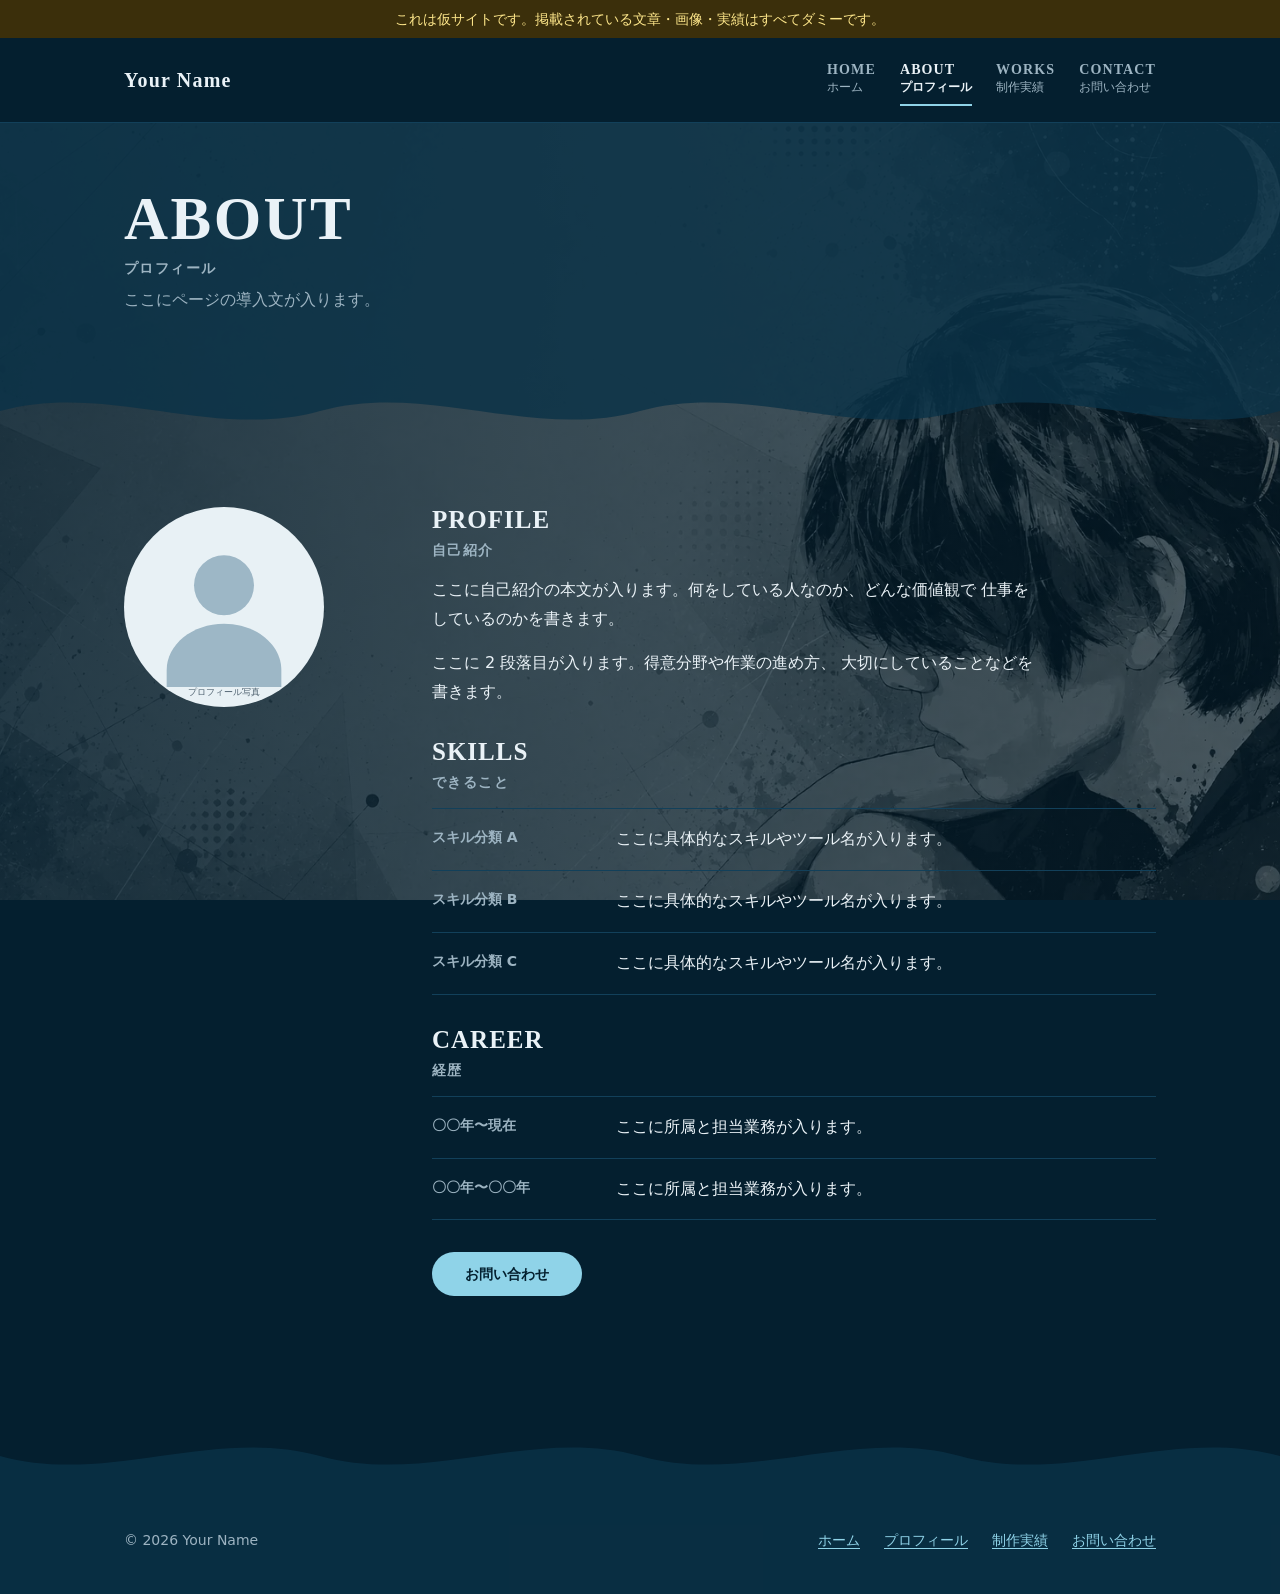
==== about.html @ 8f925334 "ポートフォリオ仮実装一式を追加 素の HTML/CSS/JS のみ・file:// で動作する 4 ページ構成 (index / about / works / contact)。ルールは CLAUD" ====
<!DOCTYPE html>
<html lang="ja">
<head>
  <meta charset="UTF-8">
  <meta name="viewport" content="width=device-width, initial-scale=1">
  <meta name="color-scheme" content="dark">
  <title>プロフィール | 仮サイト</title>
  <meta name="description" content="ここにプロフィールページの説明文が入ります。">
  <link rel="stylesheet" href="assets/css/style.css">
</head>
<body>
  <a class="skip-link" href="#main">本文へスキップ</a>

  <!-- 本公開時にこの draft-banner ごと削除する -->
  <p class="draft-banner">これは仮サイトです。掲載されている文章・画像・実績はすべてダミーです。</p>

  <header class="site-header">
    <div class="wrap site-header__inner">
      <a class="site-logo" href="index.html">
        <!-- TODO:copy 名前またはロゴに差し替え -->
        Your Name
      </a>
      <nav class="site-nav" aria-label="メインナビゲーション">
        <ul class="site-nav__list">
          <li>
            <a class="site-nav__link" href="index.html">
              <span class="site-nav__link-en">HOME</span>
              <span class="site-nav__link-ja">ホーム</span>
            </a>
          </li>
          <li>
            <a class="site-nav__link" href="about.html" aria-current="page">
              <span class="site-nav__link-en">ABOUT</span>
              <span class="site-nav__link-ja">プロフィール</span>
            </a>
          </li>
          <li>
            <a class="site-nav__link" href="works.html">
              <span class="site-nav__link-en">WORKS</span>
              <span class="site-nav__link-ja">制作実績</span>
            </a>
          </li>
          <li>
            <a class="site-nav__link" href="contact.html">
              <span class="site-nav__link-en">CONTACT</span>
              <span class="site-nav__link-ja">お問い合わせ</span>
            </a>
          </li>
        </ul>
      </nav>
    </div>
  </header>

  <main id="main">
    <section class="section section--lead section--surface">
      <div class="wrap">
        <h1 class="section-title">
          <span class="section-title__en">ABOUT</span>
          <span class="section-title__ja">プロフィール</span>
        </h1>
        <p class="section__desc measure">ここにページの導入文が入ります。</p>
      </div>
    </section>

    <div class="wave wave--flip" aria-hidden="true">
      <svg class="wave__svg" viewBox="0 0 2880 60" preserveAspectRatio="none" focusable="false">
        <path d="M0,30 C240,58 480,2 720,30 C960,58 1200,2 1440,30 C1680,58 1920,2 2160,30 C2400,58 2640,2 2880,30 L2880,60 L0,60 Z"/>
      </svg>
    </div>

    <section class="section">
      <div class="wrap layout--sidebar">
        <div class="page-about__aside" data-reveal>
          <img class="profile__photo" src="assets/img/profile-placeholder.svg"
               alt="プロフィール写真（プレースホルダ）" width="600" height="600">
        </div>

        <div>
          <!-- TODO:copy 自己紹介本文を差し替え -->
          <div class="flow measure" data-reveal>
            <h2 class="section-title section-title--sm">
              <span class="section-title__en">PROFILE</span>
              <span class="section-title__ja">自己紹介</span>
            </h2>
            <p>
              ここに自己紹介の本文が入ります。何をしている人なのか、どんな価値観で
              仕事をしているのかを書きます。
            </p>
            <p>
              ここに 2 段落目が入ります。得意分野や作業の進め方、
              大切にしていることなどを書きます。
            </p>
          </div>

          <div class="flow mt-5" data-reveal>
            <h2 class="section-title section-title--sm">
              <span class="section-title__en">SKILLS</span>
              <span class="section-title__ja">できること</span>
            </h2>
            <!-- TODO:copy スキル項目を実際の内容に差し替え -->
            <dl class="def-list">
              <div class="def-list__row">
                <dt class="def-list__term">スキル分類 A</dt>
                <dd class="def-list__desc">ここに具体的なスキルやツール名が入ります。</dd>
              </div>
              <div class="def-list__row">
                <dt class="def-list__term">スキル分類 B</dt>
                <dd class="def-list__desc">ここに具体的なスキルやツール名が入ります。</dd>
              </div>
              <div class="def-list__row">
                <dt class="def-list__term">スキル分類 C</dt>
                <dd class="def-list__desc">ここに具体的なスキルやツール名が入ります。</dd>
              </div>
            </dl>
          </div>

          <div class="flow mt-5" data-reveal>
            <h2 class="section-title section-title--sm">
              <span class="section-title__en">CAREER</span>
              <span class="section-title__ja">経歴</span>
            </h2>
            <!-- TODO:copy 経歴を実際の内容に差し替え。架空の社名・学歴を書かないこと -->
            <dl class="def-list">
              <div class="def-list__row">
                <dt class="def-list__term">〇〇年〜現在</dt>
                <dd class="def-list__desc">ここに所属と担当業務が入ります。</dd>
              </div>
              <div class="def-list__row">
                <dt class="def-list__term">〇〇年〜〇〇年</dt>
                <dd class="def-list__desc">ここに所属と担当業務が入ります。</dd>
              </div>
            </dl>
          </div>

          <p class="mt-5">
            <a class="btn btn--primary" href="contact.html">お問い合わせ</a>
          </p>
        </div>
      </div>
    </section>
  </main>

  <div class="wave wave--footer" aria-hidden="true">
    <svg class="wave__svg" viewBox="0 0 2880 60" preserveAspectRatio="none" focusable="false">
      <path d="M0,30 C240,58 480,2 720,30 C960,58 1200,2 1440,30 C1680,58 1920,2 2160,30 C2400,58 2640,2 2880,30 L2880,60 L0,60 Z"/>
    </svg>
  </div>

  <footer class="site-footer">
    <div class="wrap site-footer__inner">
      <p>&copy; <span data-year>2026</span> Your Name</p>
      <nav class="site-footer__nav" aria-label="フッターナビゲーション">
        <a href="index.html">ホーム</a>
        <a href="about.html">プロフィール</a>
        <a href="works.html">制作実績</a>
        <a href="contact.html">お問い合わせ</a>
      </nav>
    </div>
  </footer>

  <script src="assets/js/data.js"></script>
  <script src="assets/js/main.js"></script>
</body>
</html>
---- assets/css/style.css ----
/* ============================================
   Tokens
   ============================================ */

/* ダークファースト。各値の根拠は DESIGN.md（配色=2章 / 書体=3章 / モーション=6章） */
:root {
  color-scheme: dark;

  /* Color — 60-30-10（60=夜の海キャンバス / 30=藍鉄サーフェス / 10=月白アクセント）。
     accent-2 は非テキスト UI 限定 */
  --c-bg: #041f2f;           /* 濃藍 */
  --c-surface: #0b3348;      /* 藍鉄 */
  --c-text: #eaf2f7;         /* 月白 */
  --c-text-muted: #9db4c2;   /* 湊鼠 */
  --c-accent: #8fd3e8;       /* 白群 */
  --c-accent-hover: #b3e2f0;
  --c-accent-text: #04202f;
  --c-accent-2: #93a7ec;     /* 紅掛空色 */
  --c-border: #12405a;
  --c-on-media: #ffffff;
  --c-overlay: rgba(4, 31, 47, 0.65);   /* 0.65 未満にしない（動画白フレーム上の白文字 5.4:1） */
  /* 背景アート用ベール。veil-l=紙質感(明部)側=濃く沈める / veil-r=夜と月の側=薄く滲ませる。
     0.85 未満にすると veil-l 上の muted が 4.5:1 を割る（DESIGN.md 2章の実測表） */
  --c-veil-l: rgba(4, 31, 47, 0.85);
  --c-veil-r: rgba(4, 31, 47, 0.65);
  /* --c-surface の半透明版。section--surface / wave__svg fill / site-footer で必ず共用（継ぎ目防止） */
  --c-surface-veil: rgba(11, 51, 72, 0.8);

  /* Space（4px 基準スケール。近接バンド規則は DESIGN.md 4章） */
  --sp-1: 0.25rem;
  --sp-2: 0.5rem;
  --sp-3: 1rem;
  --sp-4: 1.5rem;
  --sp-5: 2rem;
  --sp-6: 3rem;
  --sp-7: 4rem;

  /* Type — モジュラースケール r=1.25。例外には理由コメント必須 */
  --font-base: system-ui, -apple-system, "Segoe UI", "Hiragino Sans",
               "Noto Sans JP", sans-serif;
  --font-display-en: Georgia, "Iowan Old Style", "Times New Roman", serif;
  --font-display-ja: "Hiragino Mincho ProN", "Yu Mincho", YuMincho, serif;
  --fs-xs: 0.75rem;      /* 12px 和文可読下限（スケール外・意図的） */
  --fs-sm: 0.875rem;     /* 14px = base ÷ √1.25 のハーフステップ */
  --fs-base: 1rem;
  --fs-lg: 1.25rem;      /* r¹ */
  --fs-xl: 1.5625rem;    /* r² = 25px。明朝を使ってよい最小サイズ */
  --fs-2xl: 2.4414rem;   /* r⁴ */
  --fs-3xl: clamp(2.4414rem, 7vw, 3.8147rem);   /* r⁴〜r⁶ */

  /* Radius（触れるものは丸く、読むものは鋭く） */
  --radius-xs: 2px;
  --radius: 12px;
  --radius-lg: 16px;
  --radius-xl: 32px;
  --radius-pill: 999px;

  /* Shadow */
  --shadow-soft: 0 8px 24px rgba(0, 0, 0, 0.35);
  --shadow-lift: 0 16px 32px rgba(0, 0, 0, 0.45);

  /* Motion（幽玄=静かな減速。直値 duration/easing を書かない） */
  --dur-fast: 0.2s;      /* 色・ボーダーのマイクロ変化 */
  --dur-base: 0.3s;      /* カードの持ち上がり等の小移動 */
  --dur-slow: 0.45s;     /* メディアのズーム */
  --dur-enter: 0.6s;     /* reveal の入場 */
  --dur-ambient: 20s;    /* 波の漂い */
  --ease-out: cubic-bezier(0.33, 1, 0.68, 1);
  --ease-drift: linear;

  /* Interaction（Fitts: 最小タップターゲット） */
  --tap-min: 44px;

  /* Other */
  --measure: 38em;   /* 和文 38 字。68ch(欧文基準) からの単位の正直化 */
  --wrap: 1080px;
}

/* ライトモードの上書きは置かない（単一ダークテーマにコミット。DESIGN.md 2章）。
   OS のライト設定でも夜の海のまま表示される */

/* ============================================
   Reset
   ============================================ */

*,
*::before,
*::after {
  box-sizing: border-box;
}

body,
h1,
h2,
h3,
h4,
p,
figure,
dl,
dd,
ul,
ol {
  margin: 0;
}

ul[class],
ol[class] {
  padding: 0;
  list-style: none;
}

img,
svg {
  display: block;
  max-width: 100%;
  height: auto;
}

button {
  font: inherit;
  color: inherit;
}

/* ============================================
   Base
   ============================================ */

html {
  -webkit-text-size-adjust: 100%;
  scroll-behavior: smooth;
}

@media (prefers-reduced-motion: reduce) {
  html {
    scroll-behavior: auto;
  }

  *,
  *::before,
  *::after {
    animation-duration: 0.01ms !important;
    animation-iteration-count: 1 !important;
    transition-duration: 0.01ms !important;
  }
}

body {
  margin: 0;
  background-color: var(--c-bg);
  color: var(--c-text);
  font-family: var(--font-base);
  font-size: var(--fs-base);
  line-height: 1.8;
}

h1,
h2,
h3 {
  line-height: 1.35;
  font-weight: 700;
}

h1 {
  font-size: var(--fs-2xl);
  letter-spacing: -0.02em;
}

h2 {
  font-size: var(--fs-xl);
}

h3 {
  font-size: var(--fs-lg);
}

a {
  color: var(--c-accent);
  text-underline-offset: 0.2em;
}

a:hover {
  color: var(--c-accent-hover);
}

::selection {
  background-color: var(--c-accent-2);
  color: var(--c-bg);
}

:focus-visible {
  outline: 2px solid var(--c-accent);
  outline-offset: 3px;
  border-radius: 2px;
}

/* 固定背景アート。キャンバス(--c-bg 伝播)より上・全コンテンツより下。
   前提: html に background を書かない（伝播が止まり body 背景がこれを覆う）。
   body に transform / filter / contain を書かない（fixed の基準が壊れる）。
   muted テキストを素の背景に直接置くのは左〜中央のみ（右 1/3 は画像の暗部）。 */
body::before {
  content: "";
  position: fixed;
  inset: 0;
  z-index: -1;
  background-image: linear-gradient(to right, var(--c-veil-l), var(--c-veil-r)),
                    url("../img/bg-yugen.webp");
  background-position: center;
  background-size: cover;
  background-repeat: no-repeat;
}

/* ============================================
   Layout
   ============================================ */

.wrap {
  width: 100%;
  max-width: var(--wrap);
  margin-inline: auto;
  padding-inline: var(--sp-3);
}

.section {
  padding-block: var(--sp-6);
}

.section--lead {
  padding-block: var(--sp-7) var(--sp-6);
}

.section--surface {
  background-color: var(--c-surface-veil);
}

.section__head {
  margin-bottom: var(--sp-5);
}

.section__desc {
  margin-top: var(--sp-2);
  color: var(--c-text-muted);
}

.grid {
  display: grid;
  gap: var(--sp-4);
}

.flow > * + * {
  margin-top: var(--sp-3);
}

@media (min-width: 600px) {
  .wrap {
    padding-inline: var(--sp-4);
  }

  .section {
    padding-block: var(--sp-7);
  }

  .grid--2 {
    grid-template-columns: repeat(2, 1fr);
  }
}

@media (min-width: 1024px) {
  .grid--3 {
    grid-template-columns: repeat(3, 1fr);
  }

  .layout--sidebar {
    display: grid;
    grid-template-columns: 260px 1fr;
    gap: var(--sp-6);
    align-items: start;
  }
}

/* ============================================
   Components
   ============================================ */

/* --- Skip link --- */
.skip-link {
  position: absolute;
  left: var(--sp-3);
  top: var(--sp-3);
  z-index: 10;
  padding: var(--sp-2) var(--sp-3);
  background-color: var(--c-accent);
  color: var(--c-accent-text);
  border-radius: var(--radius);
  transform: translateY(-200%);
}

.skip-link:focus {
  transform: translateY(0);
  color: var(--c-accent-text);
}

/* --- Draft banner（本公開時にこのブロックごと削除する。
       あえてブランド外のアンバー = 警告として機能させる） --- */
.draft-banner {
  padding: var(--sp-2) var(--sp-3);
  background-color: #3b2f0b;
  color: #fde68a;
  font-size: var(--fs-sm);
  text-align: center;
  line-height: 1.6;
}

/* --- Header --- */
.site-header {
  border-bottom: 1px solid var(--c-border);
  background-color: var(--c-bg);
}

.site-header__inner {
  display: flex;
  flex-wrap: wrap;
  align-items: center;
  justify-content: space-between;
  gap: var(--sp-2) var(--sp-4);
  padding-block: var(--sp-3);
}

.site-logo {
  color: var(--c-text);
  font-family: var(--font-display-en);
  font-size: var(--fs-lg);
  font-weight: 700;
  letter-spacing: 0.06em;
  text-decoration: none;
}

.site-nav__list {
  display: flex;
  flex-wrap: wrap;
  gap: var(--sp-1) var(--sp-4);
}

.site-nav__link {
  display: inline-block;
  padding-block: var(--sp-2);   /* Fitts: リンク全高 ≈48px */
  border-bottom: 2px solid transparent;
  color: var(--c-text-muted);
  font-size: var(--fs-sm);
  text-decoration: none;
}

.site-nav__link-en {
  display: block;
  font-family: var(--font-display-en);
  font-weight: 700;
  letter-spacing: 0.08em;
  line-height: 1.2;
}

.site-nav__link-ja {
  display: block;
  font-size: var(--fs-xs);
  line-height: 1.4;
}

.site-nav__link:hover {
  color: var(--c-text);
}

.site-nav__link[aria-current="page"] {
  border-bottom-color: var(--c-accent);
  color: var(--c-text);
  font-weight: 700;
}

/* --- Hero --- */
.hero {
  position: relative;
  overflow: hidden;
  padding-block: var(--sp-7);
}

.hero--video {
  /* 動画が出ない環境（reduced-motion・読込失敗）でも白文字が成立する地色。
     面にアクセントを塗らない規則により surface（DESIGN.md 2章） */
  display: flex;
  align-items: center;
  min-height: calc(100vh / 1.414);   /* 白銀比 1:√2（DESIGN.md 4章） */
  background-color: var(--c-surface);
  color: var(--c-on-media);
}

.hero__video {
  position: absolute;
  inset: 0;
  z-index: 0;
  width: 100%;
  height: 100%;
  object-fit: cover;
}

@media (prefers-reduced-motion: reduce) {
  .hero__video {
    display: none;
  }
}

.hero--video::after {
  content: "";
  position: absolute;
  inset: 0;
  z-index: 1;
  background-color: var(--c-overlay);
}

.hero__content {
  position: relative;
  z-index: 2;
}

.hero__eyebrow {
  margin-bottom: var(--sp-3);
  color: var(--c-text-muted);
  font-family: var(--font-display-en);
  font-size: var(--fs-sm);
  font-weight: 700;
  letter-spacing: 0.2em;
}

.hero--video .hero__eyebrow,
.hero--video .hero__lead {
  color: var(--c-on-media);
}

.hero--video .btn--ghost {
  border-color: var(--c-on-media);
  color: var(--c-on-media);
}

.hero--video .btn--ghost:hover {
  border-color: var(--c-accent-2);
  color: var(--c-on-media);
}

.hero--video :focus-visible {
  outline-color: var(--c-on-media);
}

.hero__title {
  max-width: 20ch;
  /* 明朝は 600・--fs-xl 以上のみ（DESIGN.md 3章）。ここは --fs-2xl なので可 */
  font-family: var(--font-display-ja);
  font-weight: 600;
  font-feature-settings: "palt" 1;
  letter-spacing: 0.02em;
  line-height: 1.4;
}

.hero__lead {
  max-width: var(--measure);
  margin-top: var(--sp-4);
  color: var(--c-text-muted);
  font-size: var(--fs-lg);
}

.hero__actions {
  display: flex;
  flex-wrap: wrap;
  gap: var(--sp-3);
  margin-top: var(--sp-5);
}

/* --- Button --- */
.btn {
  display: inline-flex;
  align-items: center;
  justify-content: center;
  min-height: var(--tap-min);   /* Fitts（DESIGN.md 5章） */
  padding: var(--sp-2) var(--sp-5);
  border: 1px solid transparent;
  border-radius: var(--radius-pill);
  font-size: var(--fs-sm);
  font-weight: 700;
  text-decoration: none;
  cursor: pointer;
  transition: transform var(--dur-fast) var(--ease-out),
              box-shadow var(--dur-fast) var(--ease-out),
              background-color var(--dur-fast) var(--ease-out),
              border-color var(--dur-fast) var(--ease-out),
              color var(--dur-fast) var(--ease-out);
}

.btn:hover {
  transform: translateY(-2px);
  box-shadow: var(--shadow-soft);
}

.btn--primary {
  background-color: var(--c-accent);
  color: var(--c-accent-text);
}

.btn--primary:hover {
  background-color: var(--c-accent-hover);
  color: var(--c-accent-text);
}

.btn--ghost {
  border-color: var(--c-border);
  background-color: transparent;
  color: var(--c-text);
}

.btn--ghost:hover {
  border-color: var(--c-accent);
  color: var(--c-accent);
}

.btn--reverse {
  background-color: var(--c-accent-text);
  color: var(--c-accent);
}

.btn--reverse:hover {
  background-color: var(--c-accent-text);
  color: var(--c-accent-hover);
}

/* --- Work card --- */
.work-card {
  display: flex;
  flex-direction: column;
  overflow: hidden;
  border: 1px solid var(--c-border);
  border-radius: var(--radius-lg);
  background-color: var(--c-surface);   /* 60-30-10 の 30（DESIGN.md 2章） */
  box-shadow: var(--shadow-soft);
  transition: transform var(--dur-base) var(--ease-out),
              box-shadow var(--dur-base) var(--ease-out),
              border-color var(--dur-base) var(--ease-out);
}

.work-card:hover {
  transform: translateY(-4px);
  border-color: var(--c-accent-2);
  box-shadow: var(--shadow-lift);
}

.work-card__media {
  aspect-ratio: 8 / 5;
  border-bottom: 1px solid var(--c-border);
  object-fit: cover;
  width: 100%;
  transition: transform var(--dur-slow) var(--ease-out);
}

.work-card:hover .work-card__media {
  transform: scale(1.03);
}

.work-card__body {
  display: flex;
  flex-direction: column;
  flex-grow: 1;
  gap: var(--sp-2);
  padding: var(--sp-4);
}

.work-card__title {
  font-size: var(--fs-base);
}

.work-card__link {
  color: var(--c-text);
  text-decoration: none;
}

.work-card__link:hover {
  color: var(--c-accent);
  text-decoration: underline;
}

.work-card__desc {
  flex-grow: 1;
  color: var(--c-text-muted);
  font-size: var(--fs-sm);
}

.work-card__meta {
  color: var(--c-text-muted);
  font-size: var(--fs-sm);
}

/* --- Tag --- */
.tag-list {
  display: flex;
  flex-wrap: wrap;
  gap: var(--sp-1) var(--sp-2);
}

.tag {
  padding: 0 var(--sp-2);
  border: 1px solid var(--c-border);
  border-radius: var(--radius-xs);
  background-color: var(--c-surface);
  color: var(--c-text-muted);
  font-size: var(--fs-sm);
  line-height: 1.9;
}

/* --- Filter（main.js が生成。JS 無効時は存在しない）
       見た目は下線型タブ、意味は aria-pressed トグル群（DESIGN.md 5章の判断記録）。
       下線はナビの aria-current と類同で揃える --- */
.filter {
  display: flex;
  flex-wrap: wrap;
  gap: var(--sp-1);
  margin-bottom: var(--sp-5);
  border-bottom: 1px solid var(--c-border);
}

.filter__btn {
  min-height: var(--tap-min);   /* Fitts */
  margin-bottom: -1px;
  padding: var(--sp-2) var(--sp-3);
  border: 0;
  border-bottom: 2px solid transparent;
  background-color: transparent;
  color: var(--c-text-muted);
  font-size: var(--fs-sm);
  cursor: pointer;
  transition: color var(--dur-fast) var(--ease-out),
              border-color var(--dur-fast) var(--ease-out);
}

.filter__btn:hover {
  border-bottom-color: var(--c-accent-2);
  color: var(--c-text);
}

.filter__btn[aria-pressed="true"] {
  border-bottom-color: var(--c-accent);
  color: var(--c-text);
  font-weight: 700;
}

/* --- Profile --- */
.profile__photo {
  width: 200px;
  border-radius: 50%;
}

/* --- Definition list（経歴・スキル） --- */
.def-list__row {
  display: grid;
  gap: var(--sp-1);
  padding-block: var(--sp-3);
  border-top: 1px solid var(--c-border);
}

.def-list__row:last-child {
  border-bottom: 1px solid var(--c-border);
}

.def-list__term {
  color: var(--c-text-muted);
  font-size: var(--fs-sm);
  font-weight: 700;
}

.def-list__desc {
  margin: 0;
}

@media (min-width: 600px) {
  .def-list__row {
    grid-template-columns: 160px 1fr;
    gap: var(--sp-4);
  }
}

/* --- Contact --- */
.contact-list__row {
  display: grid;
  gap: var(--sp-1);
  padding-block: var(--sp-3);
  border-top: 1px solid var(--c-border);
}

.contact-list__row:last-child {
  border-bottom: 1px solid var(--c-border);
}

.contact-list__label {
  color: var(--c-text-muted);
  font-size: var(--fs-sm);
  font-weight: 700;
}

@media (min-width: 600px) {
  .contact-list__row {
    grid-template-columns: 160px 1fr;
    gap: var(--sp-4);
  }
}

/* --- Footer --- */
.site-footer {
  margin-top: 0;
  padding-block: var(--sp-5);
  background-color: var(--c-surface-veil);
  color: var(--c-text-muted);
  font-size: var(--fs-sm);
}

.site-footer__inner {
  display: flex;
  flex-wrap: wrap;
  align-items: center;
  justify-content: space-between;
  gap: var(--sp-3);
}

.site-footer__nav {
  display: flex;
  flex-wrap: wrap;
  gap: var(--sp-1) var(--sp-4);
}

.site-footer__nav a {
  display: inline-block;
  padding-block: var(--sp-2);   /* Fitts */
}

/* --- Section title（EN ラベル + JA サブタイトル） --- */
.section-title__en {
  display: block;
  font-family: var(--font-display-en);
  font-size: var(--fs-3xl);
  font-weight: 700;
  letter-spacing: 0.04em;
  line-height: 1.05;
}

.section-title__ja {
  display: block;
  margin-top: var(--sp-2);
  color: var(--c-text-muted);
  font-size: var(--fs-sm);
  font-weight: 700;
  letter-spacing: 0.1em;
}

.section-title--sm .section-title__en {
  font-size: var(--fs-xl);
}

/* --- Wave（セクション区切りの波。fill はトークン追従） --- */
.wave {
  overflow: hidden;
  line-height: 0;
}

.wave__svg {
  display: block;
  width: 200%;
  height: 48px;   /* 8pt グリッド整合 */
  fill: var(--c-surface-veil);
  animation: wave-drift var(--dur-ambient) var(--ease-drift) infinite;
}

@keyframes wave-drift {
  from {
    transform: translateX(0);
  }

  to {
    transform: translateX(-50%);
  }
}

.wave--flip {
  transform: scaleY(-1);
}

.wave--footer {
  margin-top: var(--sp-7);
}

@media (min-width: 600px) {
  .wave__svg {
    height: 64px;   /* 8pt グリッド整合 */
  }
}

/* ============================================
   Pages
   ============================================ */

/* --- index --- */
.page-index__cta {
  /* 面は 30% のサーフェス。アクセントで面を塗らない（60-30-10、DESIGN.md 2章） */
  padding: var(--sp-6) var(--sp-5);
  border: 1px solid var(--c-border);
  border-radius: var(--radius-xl);
  background-color: var(--c-surface);
  box-shadow: var(--shadow-soft);
  text-align: center;
}

/* --- about --- */
.page-about__aside {
  margin-bottom: var(--sp-5);
}

@media (min-width: 1024px) {
  .page-about__aside {
    margin-bottom: 0;
  }
}

/* ============================================
   Utilities
   ============================================ */

.visually-hidden {
  position: absolute;
  width: 1px;
  height: 1px;
  padding: 0;
  margin: -1px;
  overflow: hidden;
  clip-path: inset(50%);
  white-space: nowrap;
}

.measure {
  max-width: var(--measure);
}

.text-muted {
  color: var(--c-text-muted);
}

.text-center {
  text-align: center;
}

.mt-2 {
  margin-top: var(--sp-2);
}

.mt-3 {
  margin-top: var(--sp-3);
}

.mt-4 {
  margin-top: var(--sp-4);
}

.mt-5 {
  margin-top: var(--sp-5);
}

.is-hidden {
  display: none;
}

/* reveal（main.js が html に data-js-reveal を付けたときだけ発動。
   JS 無効・IntersectionObserver 非対応・reduced-motion では常時表示） */
html[data-js-reveal] [data-reveal] {
  opacity: 0;
  transform: translateY(1rem);
  transition: opacity var(--dur-enter) var(--ease-out),
              transform var(--dur-enter) var(--ease-out);
}

html[data-js-reveal] [data-reveal].is-revealed {
  opacity: 1;
  transform: none;
}
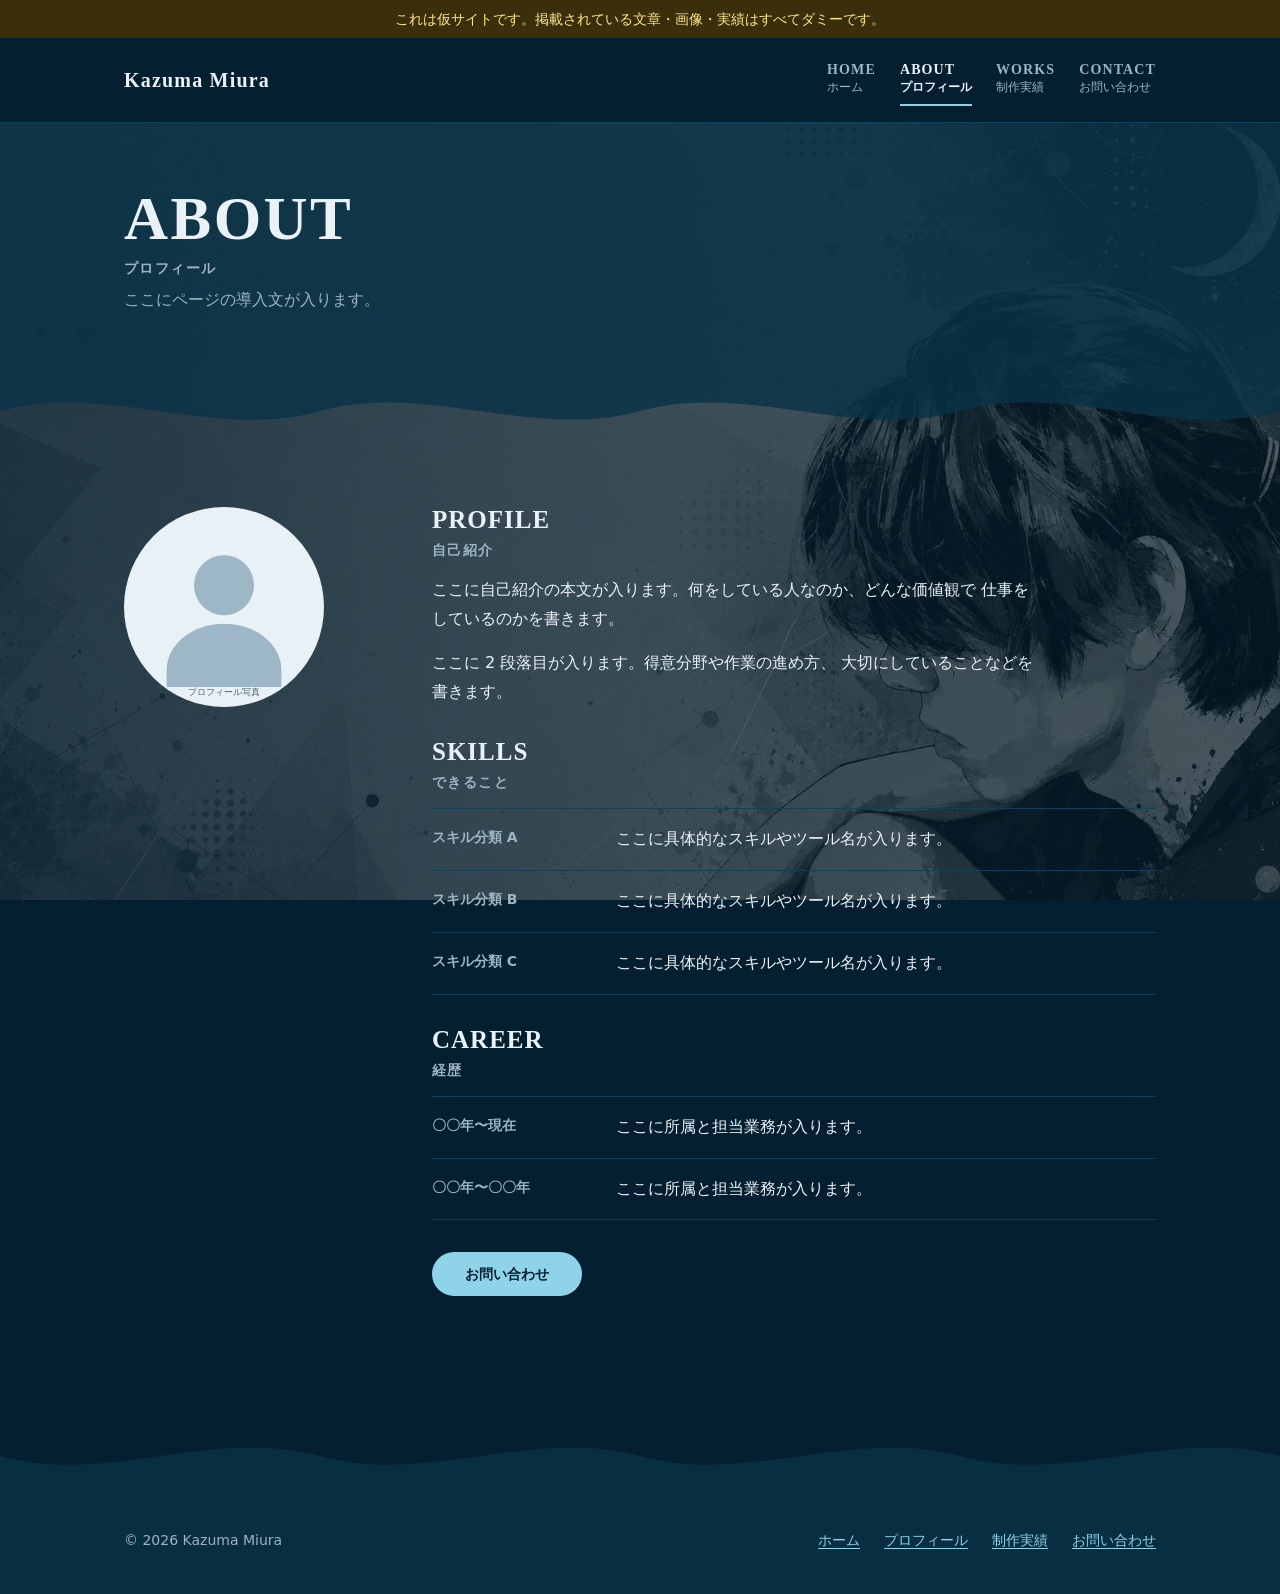
==== commit 3c851881: "レビュー修正一式と実コンテンツの反映 - ヒーロー主CTAをbtn--primary化し、役目を失ったbtn--reverseを廃止 - indexのrevealをコンテナ方式に統一（カードのホバーリ" ====
--- a/about.html
+++ b/about.html
@@ -17,8 +17,7 @@
   <header class="site-header">
     <div class="wrap site-header__inner">
       <a class="site-logo" href="index.html">
-        <!-- TODO:copy 名前またはロゴに差し替え -->
-        Your Name
+        Kazuma Miura
       </a>
       <nav class="site-nav" aria-label="メインナビゲーション">
         <ul class="site-nav__list">
@@ -58,6 +57,7 @@
           <span class="section-title__en">ABOUT</span>
           <span class="section-title__ja">プロフィール</span>
         </h1>
+        <!-- TODO:copy -->
         <p class="section__desc measure">ここにページの導入文が入ります。</p>
       </div>
     </section>
@@ -148,7 +148,7 @@
 
   <footer class="site-footer">
     <div class="wrap site-footer__inner">
-      <p>&copy; <span data-year>2026</span> Your Name</p>
+      <p>&copy; <span data-year>2026</span> Kazuma Miura</p>
       <nav class="site-footer__nav" aria-label="フッターナビゲーション">
         <a href="index.html">ホーム</a>
         <a href="about.html">プロフィール</a>
--- a/assets/css/style.css
+++ b/assets/css/style.css
@@ -6,7 +6,7 @@
 :root {
   color-scheme: dark;
 
-  /* Color — 60-30-10（60=夜の海キャンバス / 30=藍鉄サーフェス / 10=月白アクセント）。
+  /* Color — 60-30-10（60=夜の海キャンバス / 30=藍鉄サーフェス / 10=白群アクセント）。
      accent-2 は非テキスト UI 限定 */
   --c-bg: #041f2f;           /* 濃藍 */
   --c-surface: #0b3348;      /* 藍鉄 */
@@ -250,6 +250,12 @@
   margin-top: var(--sp-3);
 }
 
+/* 手順リスト: リセットの ol[class] が消す番号を復元する（要素付きセレクタで詳細度を揃える） */
+ol.flow--steps {
+  padding-inline-start: 1.5em;
+  list-style: decimal;
+}
+
 @media (min-width: 600px) {
   .wrap {
     padding-inline: var(--sp-4);
@@ -446,6 +452,7 @@
   outline-color: var(--c-on-media);
 }
 
+
 .hero__title {
   max-width: 20ch;
   /* 明朝は 600・--fs-xl 以上のみ（DESIGN.md 3章）。ここは --fs-2xl なので可 */
@@ -516,16 +523,6 @@
   color: var(--c-accent);
 }
 
-.btn--reverse {
-  background-color: var(--c-accent-text);
-  color: var(--c-accent);
-}
-
-.btn--reverse:hover {
-  background-color: var(--c-accent-text);
-  color: var(--c-accent-hover);
-}
-
 /* --- Work card --- */
 .work-card {
   display: flex;
@@ -602,7 +599,7 @@
   padding: 0 var(--sp-2);
   border: 1px solid var(--c-border);
   border-radius: var(--radius-xs);
-  background-color: var(--c-surface);
+  background-color: var(--c-bg);   /* 掘り込み: surface 面の上では 60 の色で沈める（DESIGN.md 2章） */
   color: var(--c-text-muted);
   font-size: var(--fs-sm);
   line-height: 1.9;
@@ -621,7 +618,7 @@
 
 .filter__btn {
   min-height: var(--tap-min);   /* Fitts */
-  margin-bottom: -1px;
+  margin-bottom: -1px;   /* スケール外の直値: 親 .filter の下線に自分の下線を重ねる技法 */
   padding: var(--sp-2) var(--sp-3);
   border: 0;
   border-bottom: 2px solid transparent;
@@ -646,7 +643,7 @@
 
 /* --- Profile --- */
 .profile__photo {
-  width: 200px;
+  width: 200px;   /* 固定 px の例外: 円形クロップの直径。リセットの max-width:100% が狭幅の保険 */
   border-radius: 50%;
 }
 
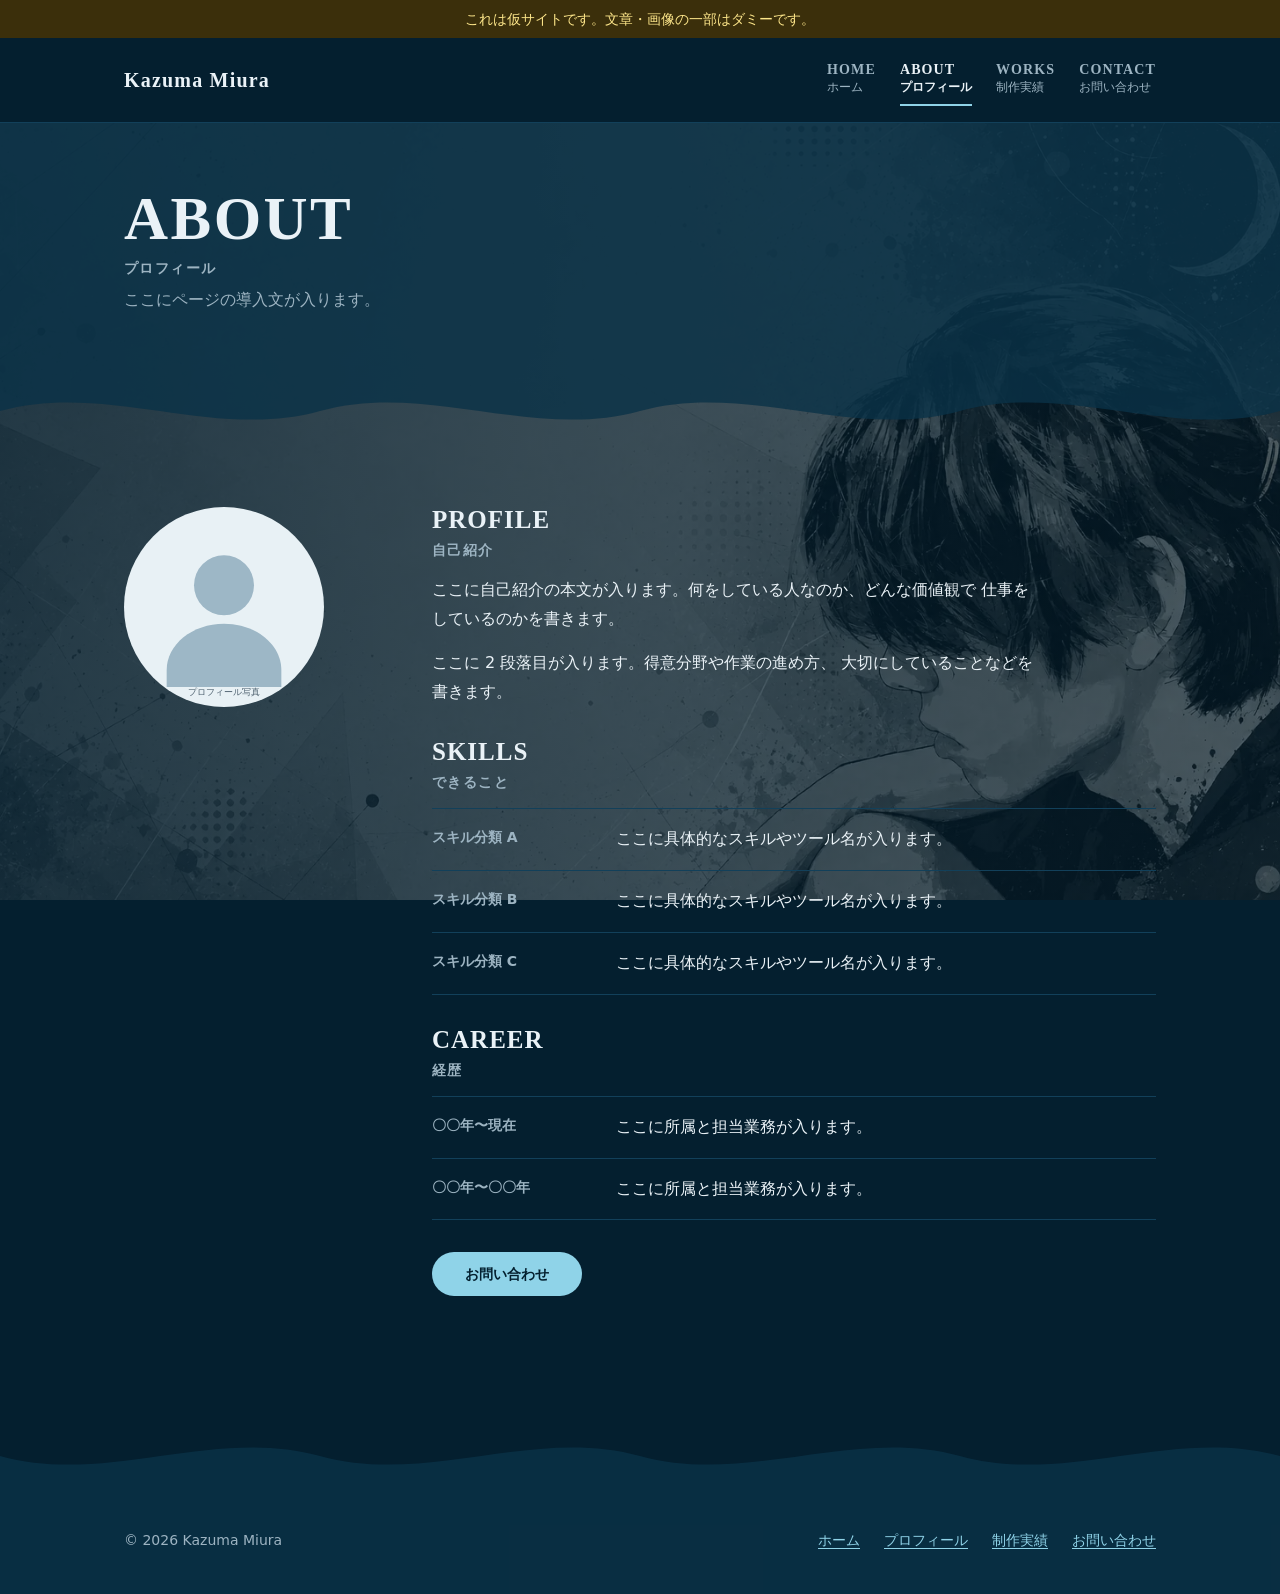
==== commit 38317d09: "実績動画コンテンツの追加とデザイン理論・実装の仕上げ - work-card__media--video を新設: 実績カードは autoplay しない動画（controls +   preload" ====
--- a/about.html
+++ b/about.html
@@ -12,7 +12,7 @@
   <a class="skip-link" href="#main">本文へスキップ</a>
 
   <!-- 本公開時にこの draft-banner ごと削除する -->
-  <p class="draft-banner">これは仮サイトです。掲載されている文章・画像・実績はすべてダミーです。</p>
+  <p class="draft-banner">これは仮サイトです。文章・画像の一部はダミーです。</p>
 
   <header class="site-header">
     <div class="wrap site-header__inner">
--- a/assets/css/style.css
+++ b/assets/css/style.css
@@ -588,6 +588,30 @@
   font-size: var(--fs-sm);
 }
 
+/* 実績カードの動画（コンテンツ動画）。縦型〜シネスコまで混在するため
+   8/5 枠に contain で収め、レターボックスは 60% キャンバス色で沈める。
+   判断の根拠は DESIGN.md 5 章 */
+.work-card__media--video {
+  /* video は Reset の img,svg ブロック対象外。height: auto が無いと
+     HTML の height 属性が CSS height として効き、aspect-ratio 8/5 が死ぬ */
+  display: block;
+  height: auto;
+  object-fit: contain;
+  background-color: var(--c-bg);
+}
+
+/* カードの overflow: hidden が外側 3px のグローバルリングを 3 辺で切るため、
+   動画は内側に引いたリングで代替する（フォーカスリングを消さない規則） */
+.work-card__media--video:focus-visible {
+  outline-offset: -4px;
+}
+
+/* コンテンツ動画はホバーズームの対象外。contain で確保した作品の端が
+   overflow: hidden で切れ、操作中のコントロールも動くため（DESIGN.md 5 章） */
+.work-card:hover .work-card__media--video {
+  transform: none;
+}
+
 /* --- Tag --- */
 .tag-list {
   display: flex;
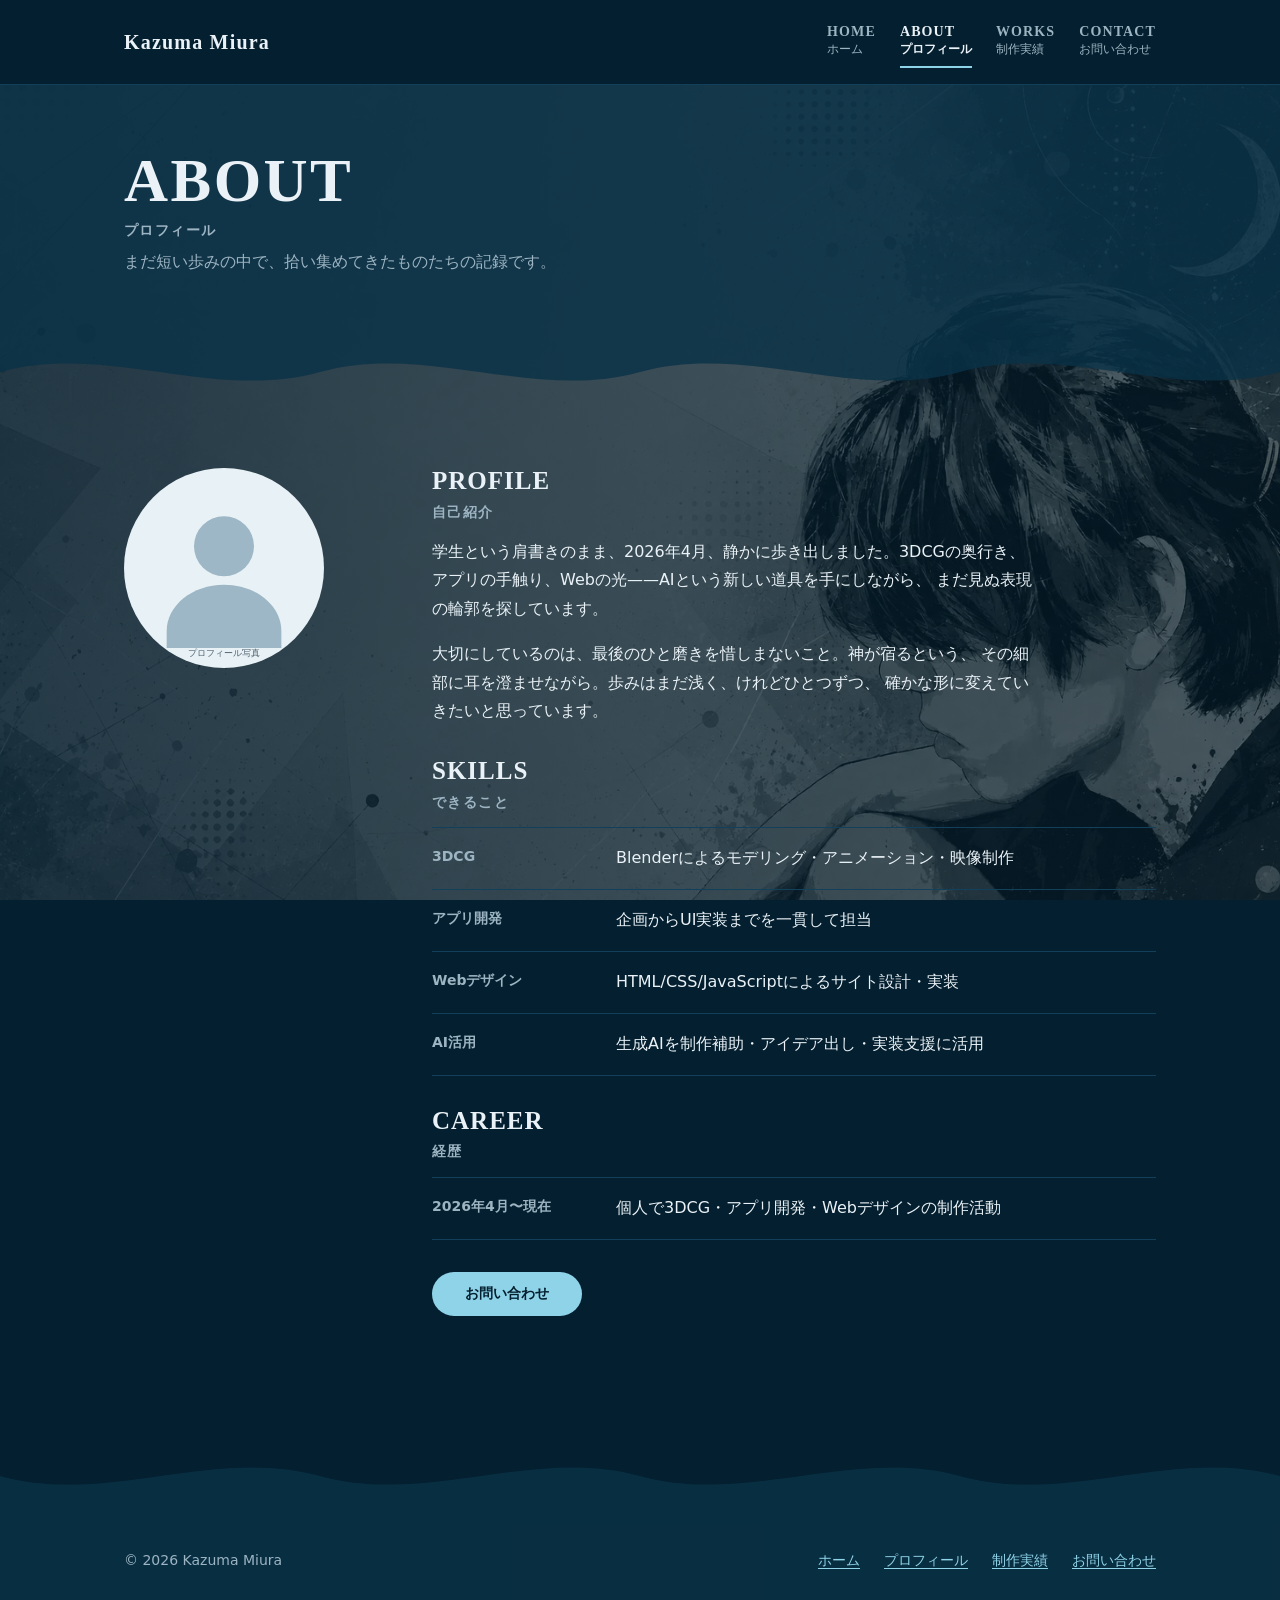
==== commit 5d873eac: "仮バナーの削除と本文コンテンツへの差し替え draft-banner をトップ・about・works・contact の全ページから削除し、 プロフィール本文・スキル・経歴、連絡先（メール・SNS・" ====
--- a/about.html
+++ b/about.html
@@ -4,15 +4,13 @@
   <meta charset="UTF-8">
   <meta name="viewport" content="width=device-width, initial-scale=1">
   <meta name="color-scheme" content="dark">
-  <title>プロフィール | 仮サイト</title>
+  <title>Kazuma Miura | プロフィール</title>
   <meta name="description" content="ここにプロフィールページの説明文が入ります。">
   <link rel="stylesheet" href="assets/css/style.css">
 </head>
 <body>
   <a class="skip-link" href="#main">本文へスキップ</a>
 
-  <!-- 本公開時にこの draft-banner ごと削除する -->
-  <p class="draft-banner">これは仮サイトです。文章・画像の一部はダミーです。</p>
 
   <header class="site-header">
     <div class="wrap site-header__inner">
@@ -57,8 +55,7 @@
           <span class="section-title__en">ABOUT</span>
           <span class="section-title__ja">プロフィール</span>
         </h1>
-        <!-- TODO:copy -->
-        <p class="section__desc measure">ここにページの導入文が入ります。</p>
+        <p class="section__desc measure">まだ短い歩みの中で、拾い集めてきたものたちの記録です。</p>
       </div>
     </section>
 
@@ -76,19 +73,20 @@
         </div>
 
         <div>
-          <!-- TODO:copy 自己紹介本文を差し替え -->
           <div class="flow measure" data-reveal>
             <h2 class="section-title section-title--sm">
               <span class="section-title__en">PROFILE</span>
               <span class="section-title__ja">自己紹介</span>
             </h2>
             <p>
-              ここに自己紹介の本文が入ります。何をしている人なのか、どんな価値観で
-              仕事をしているのかを書きます。
+              学生という肩書きのまま、2026年4月、静かに歩き出しました。3DCGの奥行き、
+              アプリの手触り、Webの光——AIという新しい道具を手にしながら、
+              まだ見ぬ表現の輪郭を探しています。
             </p>
             <p>
-              ここに 2 段落目が入ります。得意分野や作業の進め方、
-              大切にしていることなどを書きます。
+              大切にしているのは、最後のひと磨きを惜しまないこと。神が宿るという、
+              その細部に耳を澄ませながら。歩みはまだ浅く、けれどひとつずつ、
+              確かな形に変えていきたいと思っています。
             </p>
           </div>
 
@@ -97,19 +95,22 @@
               <span class="section-title__en">SKILLS</span>
               <span class="section-title__ja">できること</span>
             </h2>
-            <!-- TODO:copy スキル項目を実際の内容に差し替え -->
             <dl class="def-list">
               <div class="def-list__row">
-                <dt class="def-list__term">スキル分類 A</dt>
-                <dd class="def-list__desc">ここに具体的なスキルやツール名が入ります。</dd>
+                <dt class="def-list__term">3DCG</dt>
+                <dd class="def-list__desc">Blenderによるモデリング・アニメーション・映像制作</dd>
               </div>
               <div class="def-list__row">
-                <dt class="def-list__term">スキル分類 B</dt>
-                <dd class="def-list__desc">ここに具体的なスキルやツール名が入ります。</dd>
+                <dt class="def-list__term">アプリ開発</dt>
+                <dd class="def-list__desc">企画からUI実装までを一貫して担当</dd>
               </div>
               <div class="def-list__row">
-                <dt class="def-list__term">スキル分類 C</dt>
-                <dd class="def-list__desc">ここに具体的なスキルやツール名が入ります。</dd>
+                <dt class="def-list__term">Webデザイン</dt>
+                <dd class="def-list__desc">HTML/CSS/JavaScriptによるサイト設計・実装</dd>
+              </div>
+              <div class="def-list__row">
+                <dt class="def-list__term">AI活用</dt>
+                <dd class="def-list__desc">生成AIを制作補助・アイデア出し・実装支援に活用</dd>
               </div>
             </dl>
           </div>
@@ -119,15 +120,10 @@
               <span class="section-title__en">CAREER</span>
               <span class="section-title__ja">経歴</span>
             </h2>
-            <!-- TODO:copy 経歴を実際の内容に差し替え。架空の社名・学歴を書かないこと -->
             <dl class="def-list">
               <div class="def-list__row">
-                <dt class="def-list__term">〇〇年〜現在</dt>
-                <dd class="def-list__desc">ここに所属と担当業務が入ります。</dd>
-              </div>
-              <div class="def-list__row">
-                <dt class="def-list__term">〇〇年〜〇〇年</dt>
-                <dd class="def-list__desc">ここに所属と担当業務が入ります。</dd>
+                <dt class="def-list__term">2026年4月〜現在</dt>
+                <dd class="def-list__desc">個人で3DCG・アプリ開発・Webデザインの制作活動</dd>
               </div>
             </dl>
           </div>
--- a/assets/css/style.css
+++ b/assets/css/style.css
@@ -305,17 +305,6 @@
   color: var(--c-accent-text);
 }
 
-/* --- Draft banner（本公開時にこのブロックごと削除する。
-       あえてブランド外のアンバー = 警告として機能させる） --- */
-.draft-banner {
-  padding: var(--sp-2) var(--sp-3);
-  background-color: #3b2f0b;
-  color: #fde68a;
-  font-size: var(--fs-sm);
-  text-align: center;
-  line-height: 1.6;
-}
-
 /* --- Header --- */
 .site-header {
   border-bottom: 1px solid var(--c-border);
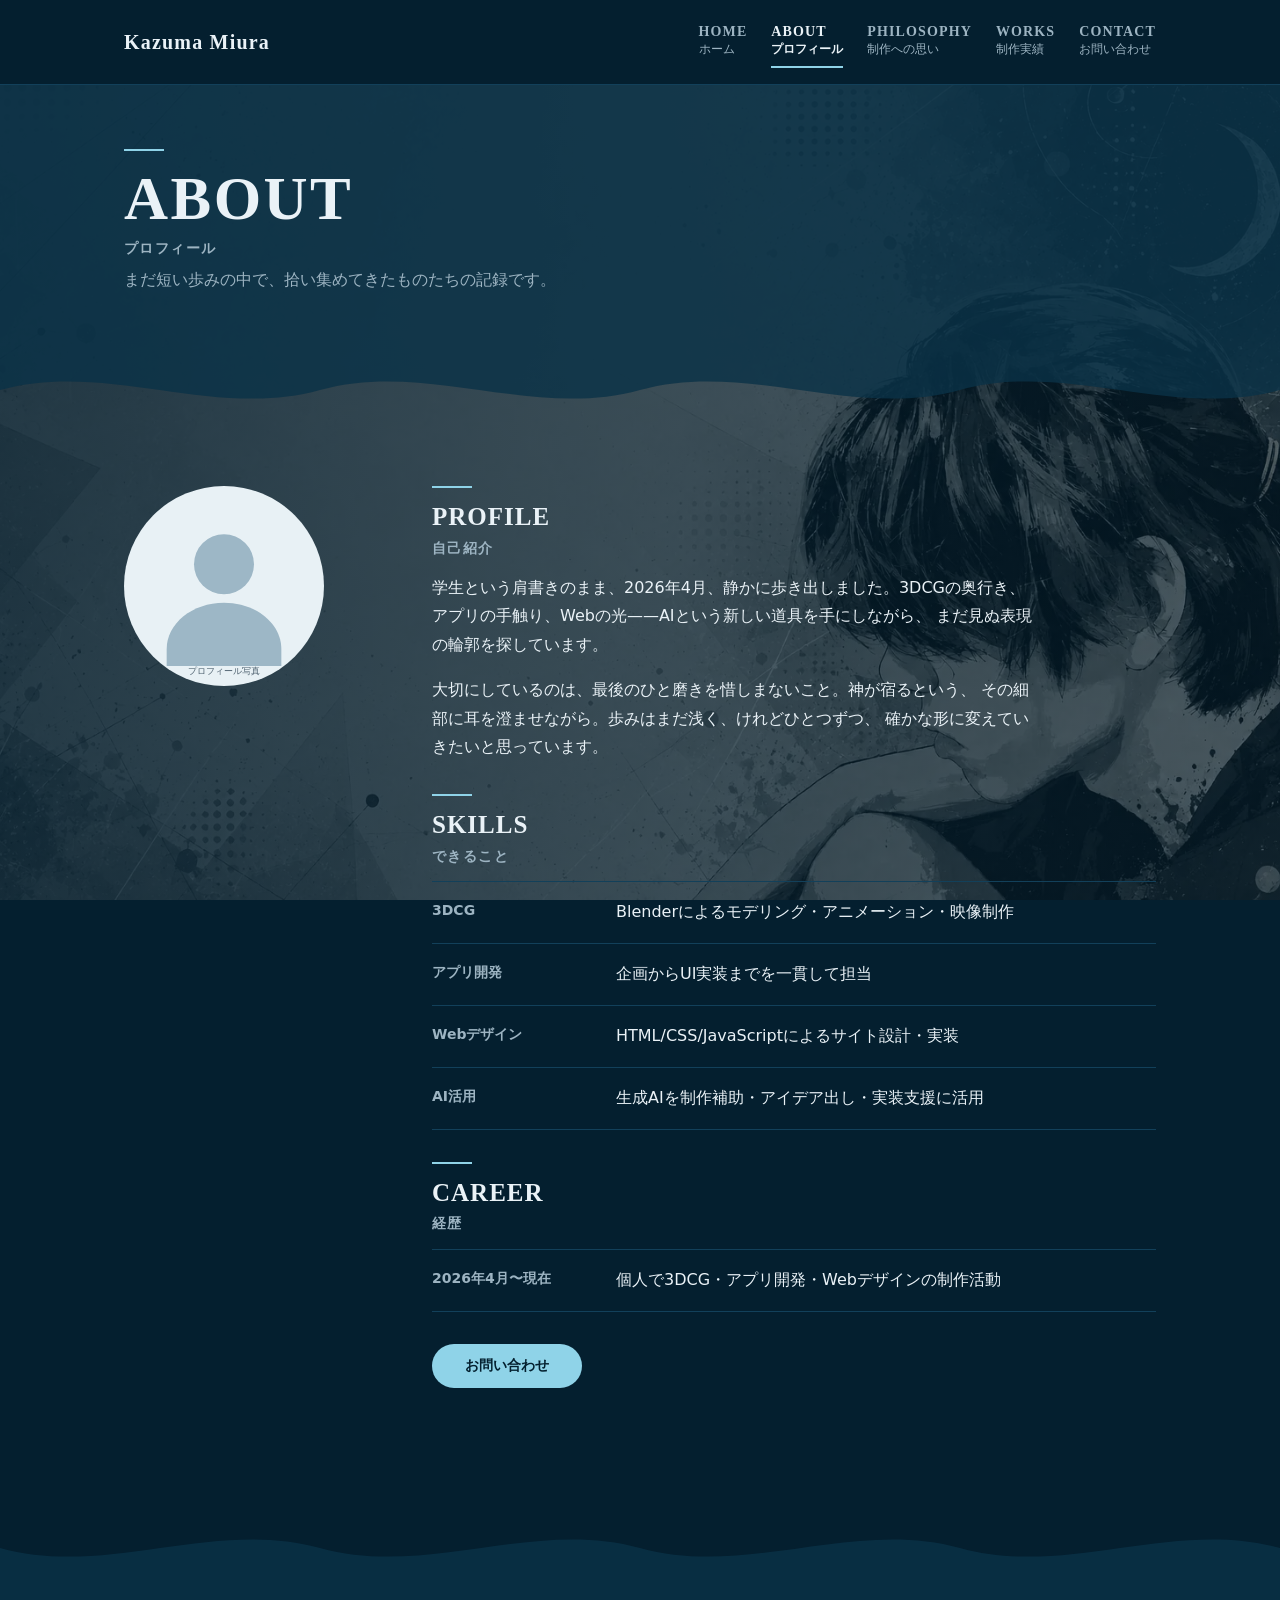
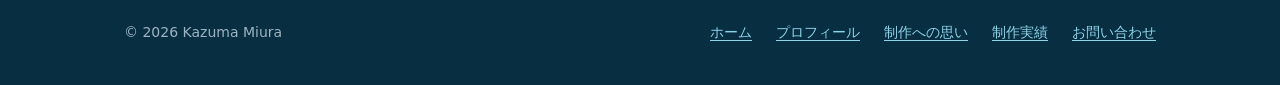
==== commit abd04668: "philosophyページの追加と実績動画の画質改善 - philosophy.htmlを新設し、三つの指針（細部を諦めない・道具は選ぶが判断は譲らない・語りすぎない）を掲載 - 指針の2番目をAI活" ====
--- a/about.html
+++ b/about.html
@@ -12,7 +12,7 @@
   <a class="skip-link" href="#main">本文へスキップ</a>
 
 
-  <header class="site-header">
+  <header class="site-header" data-site-header>
     <div class="wrap site-header__inner">
       <a class="site-logo" href="index.html">
         Kazuma Miura
@@ -29,6 +29,12 @@
             <a class="site-nav__link" href="about.html" aria-current="page">
               <span class="site-nav__link-en">ABOUT</span>
               <span class="site-nav__link-ja">プロフィール</span>
+            </a>
+          </li>
+          <li>
+            <a class="site-nav__link" href="philosophy.html">
+              <span class="site-nav__link-en">PHILOSOPHY</span>
+              <span class="site-nav__link-ja">制作への思い</span>
             </a>
           </li>
           <li>
@@ -148,6 +154,7 @@
       <nav class="site-footer__nav" aria-label="フッターナビゲーション">
         <a href="index.html">ホーム</a>
         <a href="about.html">プロフィール</a>
+        <a href="philosophy.html">制作への思い</a>
         <a href="works.html">制作実績</a>
         <a href="contact.html">お問い合わせ</a>
       </nav>
--- a/assets/css/style.css
+++ b/assets/css/style.css
@@ -64,6 +64,7 @@
   --dur-base: 0.3s;      /* カードの持ち上がり等の小移動 */
   --dur-slow: 0.45s;     /* メディアのズーム */
   --dur-enter: 0.6s;     /* reveal の入場 */
+  --dur-stagger: 0.25s;  /* 連なって現れるときの 1 つあたりの遅延 */
   --dur-ambient: 20s;    /* 波の漂い */
   --ease-out: cubic-bezier(0.33, 1, 0.68, 1);
   --ease-drift: linear;
@@ -306,9 +307,19 @@
 }
 
 /* --- Header --- */
+/* sticky + スクロール連動の縮小は main.js の initHeaderScroll が
+   is-scrolled を付け外しする（属性フックは data-site-header） */
 .site-header {
+  position: sticky;
+  top: 0;
+  z-index: 5;
   border-bottom: 1px solid var(--c-border);
   background-color: var(--c-bg);
+  transition: box-shadow var(--dur-base) var(--ease-out);
+}
+
+.site-header.is-scrolled {
+  box-shadow: var(--shadow-soft);
 }
 
 .site-header__inner {
@@ -318,6 +329,11 @@
   justify-content: space-between;
   gap: var(--sp-2) var(--sp-4);
   padding-block: var(--sp-3);
+  transition: padding-block var(--dur-base) var(--ease-out);
+}
+
+.site-header.is-scrolled .site-header__inner {
+  padding-block: var(--sp-2);
 }
 
 .site-logo {
@@ -380,7 +396,7 @@
      面にアクセントを塗らない規則により surface（DESIGN.md 2章） */
   display: flex;
   align-items: center;
-  min-height: calc(100vh / 1.414);   /* 白銀比 1:√2（DESIGN.md 4章） */
+  min-height: 100vh;   /* ファーストビューを1画面分確保（DESIGN.md 4章） */
   background-color: var(--c-surface);
   color: var(--c-on-media);
 }
@@ -392,6 +408,9 @@
   width: 100%;
   height: 100%;
   object-fit: cover;
+  /* パララックスの可動域。JS は transform ではなく translate プロパティで
+     オフセットを与えるため、この scale と独立して合成される */
+  transform: scale(1.12);
 }
 
 @media (prefers-reduced-motion: reduce) {
@@ -530,6 +549,12 @@
   transform: translateY(-4px);
   border-color: var(--c-accent-2);
   box-shadow: var(--shadow-lift);
+}
+
+/* id 付きのカードは index のカルーセルからのアンカー先。sticky ヘッダー
+   （縮小時で約 68px）に隠れないよう、その分だけ手前でスクロールを止める */
+.work-card[id] {
+  scroll-margin-top: calc(var(--sp-7) + var(--sp-4));
 }
 
 .work-card__media {
@@ -752,6 +777,27 @@
   line-height: 1.05;
 }
 
+.section-title__en::before {
+  content: "";
+  display: block;
+  width: 2.5rem;
+  height: 2px;
+  margin-bottom: var(--sp-3);
+  background-color: var(--c-accent);
+  transform-origin: left center;
+}
+
+/* [data-reveal] の祖先を持つ見出しだけ、線を左から伸ばして現れさせる。
+   祖先に data-reveal が無いページ先頭の h1 等は常時フル表示のまま */
+html[data-js-reveal] [data-reveal] .section-title__en::before {
+  transform: scaleX(0);
+  transition: transform var(--dur-enter) var(--ease-out);
+}
+
+html[data-js-reveal] [data-reveal].is-revealed .section-title__en::before {
+  transform: scaleX(1);
+}
+
 .section-title__ja {
   display: block;
   margin-top: var(--sp-2);
@@ -801,6 +847,134 @@
   .wave__svg {
     height: 64px;   /* 8pt グリッド整合 */
   }
+}
+
+/* --- Credo（制作への思い） --- */
+/* 常に 1 カラムで縦に積む。横並びにしないのは、指針を上から順に読ませたいのと、
+   3 カラムだと右列が画面右 1/3（月と暗部）に落ちるため（DESIGN.md 2章） */
+.credo-list {
+  /* 近接バンドを 1 段跨いで sp-6（本来はセクション間の距離）。
+     3 つは独立した指針で、1 つずつ区切って読ませたいため（DESIGN.md 4章） */
+  display: grid;
+  gap: var(--sp-6);
+}
+
+/* カードにしない: work-card と並ぶと面が増えて 30% が膨らむため、
+   区切りは上の 1px ヘアラインのみに引く（DESIGN.md 1章「迷ったら引く」）。
+   border-top ではなく ::before なのは、transform で左から引くため
+   （border-width は transform で伸ばせない） */
+.credo::before {
+  content: "";
+  display: block;
+  height: 1px;
+  margin-bottom: var(--sp-3);
+  background-color: var(--c-border);
+  transform-origin: left center;
+}
+
+/* 上から順に「線を引いて開く」動き。JS 無効・IntersectionObserver 非対応・
+   reduced-motion では属性が付かず、線は最初から引かれた状態になる */
+html[data-js-reveal] .credo[data-reveal-item]::before {
+  transform: scaleX(0);
+  transition: transform var(--dur-enter) var(--ease-out);
+  /* --reveal-i は .credo に載るのでカスタムプロパティの継承で届く */
+  transition-delay: calc(var(--dur-stagger) * var(--reveal-i, 0));
+}
+
+html[data-js-reveal] .credo[data-reveal-item].is-revealed::before {
+  transform: scaleX(1);
+}
+
+/* 番号は意味の順序を持たない装飾（HTML 側で aria-hidden）。
+   EN アイデンティティ書体で section-title__en と層を揃える */
+.credo__num {
+  display: block;
+  color: var(--c-accent);
+  font-family: var(--font-display-en);
+  font-size: var(--fs-sm);
+  font-weight: 700;
+  letter-spacing: 0.2em;
+  line-height: 1.2;
+}
+
+.credo__title {
+  /* --fs-lg は明朝の下限（--fs-xl）未満なのでゴシックのまま（DESIGN.md 3章） */
+  margin-top: var(--sp-2);   /* 番号と見出しは密結合 */
+  font-size: var(--fs-lg);
+}
+
+.credo__text {
+  margin-top: var(--sp-3);   /* 見出しと本文は関連 */
+  color: var(--c-text-muted);
+  font-size: var(--fs-sm);
+}
+
+/* --- Carousel（実績の横スクロール） --- */
+/* スナップは x のみ。overscroll-behavior-x で、端まで送り切ったスクロールが
+   ブラウザの「戻る」ジェスチャやページ側へ連鎖しないようにする */
+.carousel {
+  overflow-x: auto;
+  overscroll-behavior-x: contain;
+  scroll-snap-type: x mandatory;
+}
+
+/* スクロール領域自体が tabindex="0" でフォーカスを受ける。
+   既定のリング（offset 3px）がカードに重なるので外へ逃がす */
+.carousel:focus-visible {
+  outline-offset: var(--sp-1);
+}
+
+/* overflow-x を指定すると overflow-y も auto に計算されるため、
+   .work-card:hover の translateY(-4px) と影が切れる。上下に逃げを取り、
+   縦スクロールバーが出ないようにしている */
+.carousel__track {
+  display: flex;
+  gap: var(--sp-4);
+  padding-block: var(--sp-2) var(--sp-3);
+}
+
+/* 固定 px 幅を持たせない（CLAUDE.md レスポンシブ）。狭い画面では次のカードの
+   端が覗いて横に続くと分かり、広い画面でも間延びしない */
+.carousel__track > .work-card {
+  flex: 0 0 auto;
+  width: clamp(15rem, 72vw, 20rem);
+  scroll-snap-align: start;
+}
+
+/* 前へ / 次へ。main.js が生成するので JS 無効時は現れない
+   （その場合もネイティブの横スクロールとキーボードで操作できる） */
+.carousel__nav {
+  display: flex;
+  justify-content: flex-end;
+  gap: var(--sp-2);
+  margin-top: var(--sp-3);
+}
+
+.carousel__btn {
+  display: inline-flex;
+  align-items: center;
+  justify-content: center;
+  min-width: var(--tap-min);   /* Fitts（DESIGN.md 5章） */
+  min-height: var(--tap-min);
+  border: 1px solid var(--c-border);
+  border-radius: var(--radius-pill);
+  background-color: transparent;
+  color: var(--c-text);
+  font-size: var(--fs-lg);
+  line-height: 1;
+  cursor: pointer;
+  transition: border-color var(--dur-fast) var(--ease-out),
+              color var(--dur-fast) var(--ease-out);
+}
+
+.carousel__btn:hover:not([disabled]) {
+  border-color: var(--c-accent);
+  color: var(--c-accent);
+}
+
+.carousel__btn[disabled] {
+  color: var(--c-text-muted);
+  cursor: default;
 }
 
 /* ============================================
@@ -889,3 +1063,23 @@
   opacity: 1;
   transform: none;
 }
+
+/* カード単位の reveal。transform ではなく opacity + translate プロパティ
+   （transform とは独立に合成される）を使うため、.work-card:hover の
+   transform: translateY(-4px) と衝突しない。カードごとに現れる時間差は
+   nth-child の transition-delay で付ける */
+/* 遅延は main.js が渡す --reveal-i（同時に現れた中での何番目か）で決まる。
+   nth-child による固定の遅延にしないのは、スクロールで 1 つずつ視界に入った
+   ケースまで待たされて反応が鈍く感じるため。単独なら 0 で即座に現れる */
+html[data-js-reveal] [data-reveal-item] {
+  opacity: 0;
+  translate: 0 1rem;
+  transition: opacity var(--dur-enter) var(--ease-out),
+              translate var(--dur-enter) var(--ease-out);
+  transition-delay: calc(var(--dur-stagger) * var(--reveal-i, 0));
+}
+
+html[data-js-reveal] [data-reveal-item].is-revealed {
+  opacity: 1;
+  translate: none;
+}
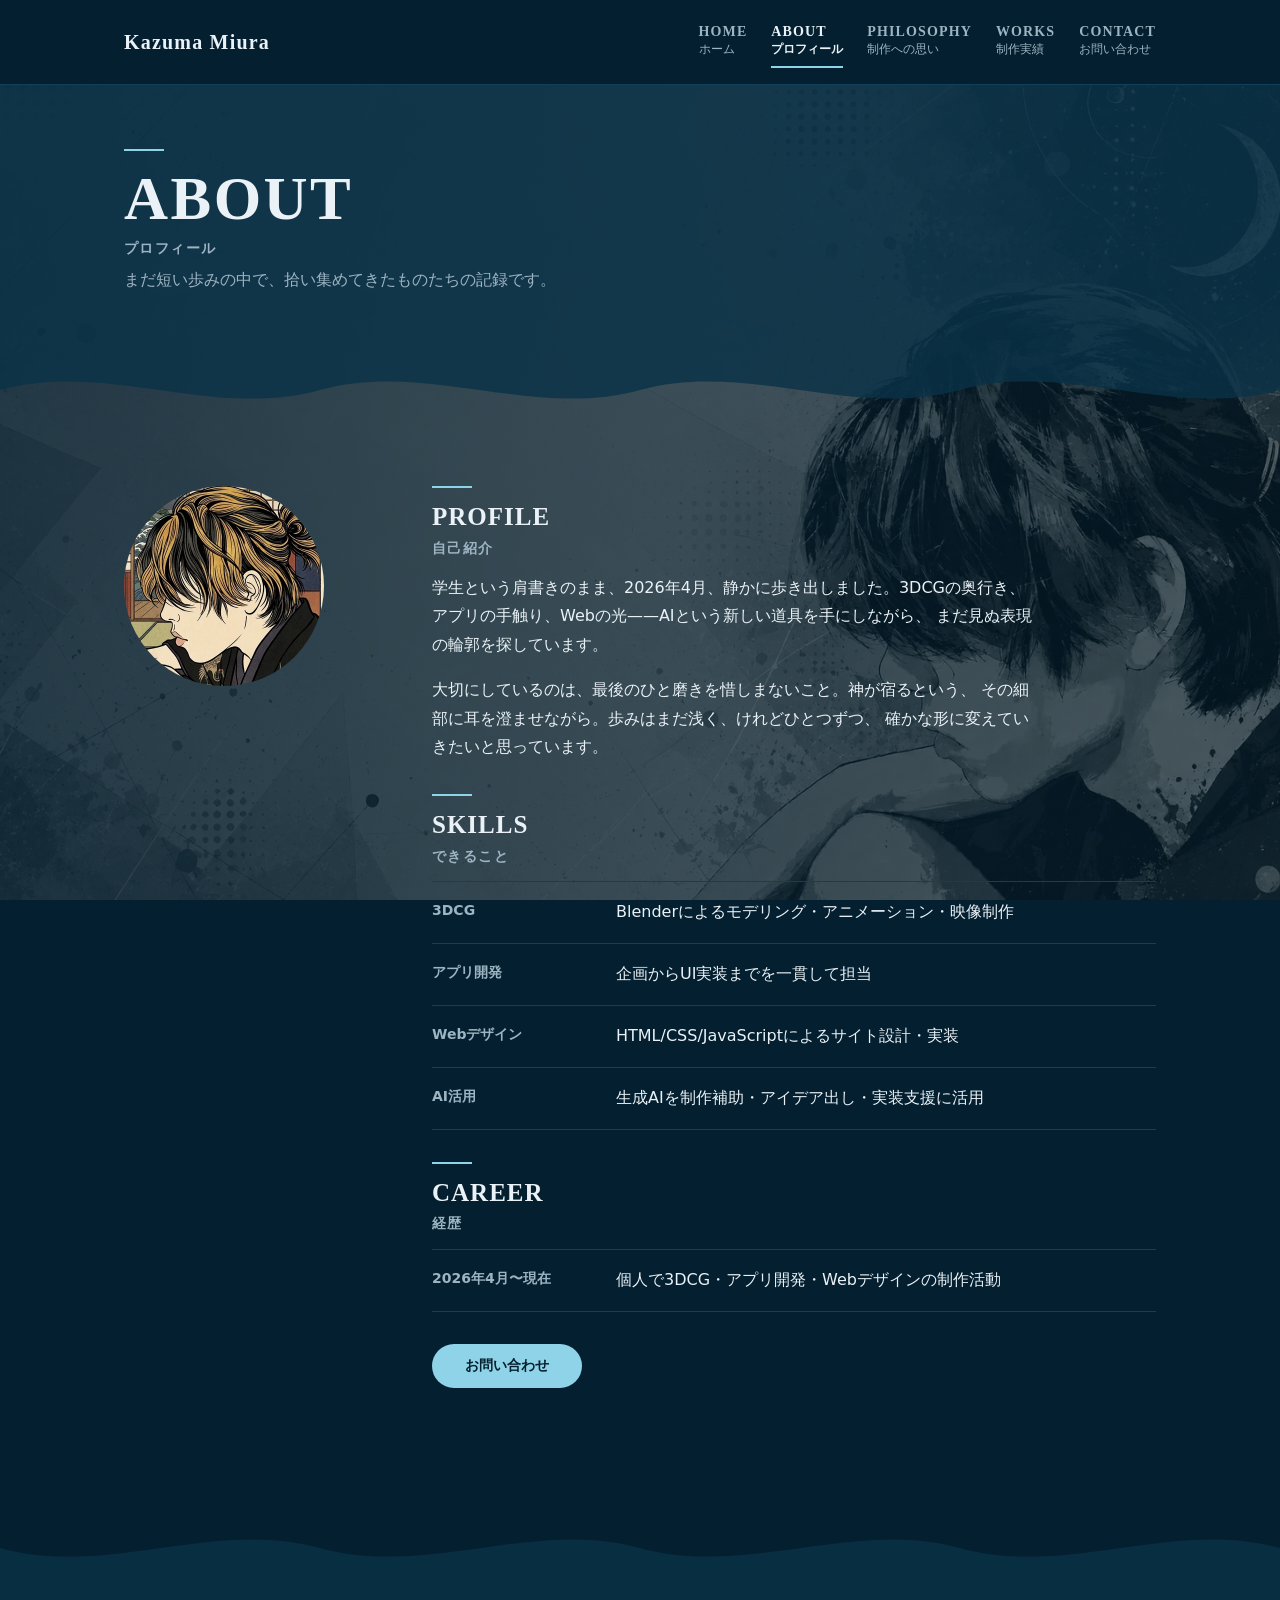
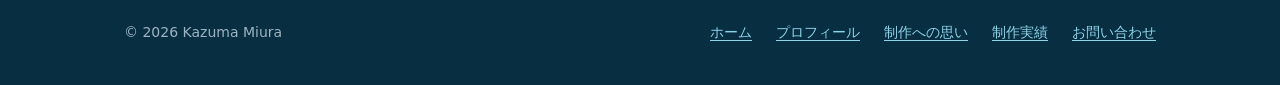
==== commit 654a0399: "簿記アプリを実績に追加し、プロフィール画像を自作イラストに差し替え BokiStudyのホーム画面キャプチャを制作実績カード（index/works両方）として追加。 プロフィール写真はプレースホルダ" ====
--- a/about.html
+++ b/about.html
@@ -74,8 +74,8 @@
     <section class="section">
       <div class="wrap layout--sidebar">
         <div class="page-about__aside" data-reveal>
-          <img class="profile__photo" src="assets/img/profile-placeholder.svg"
-               alt="プロフィール写真（プレースホルダ）" width="600" height="600">
+          <img class="profile__photo" src="assets/img/profile-ukiyo-jigazou.webp"
+               alt="自作の作品「浮世自画像」。浮世絵の様式で描いた横顔の自画像" width="400" height="400">
         </div>
 
         <div>
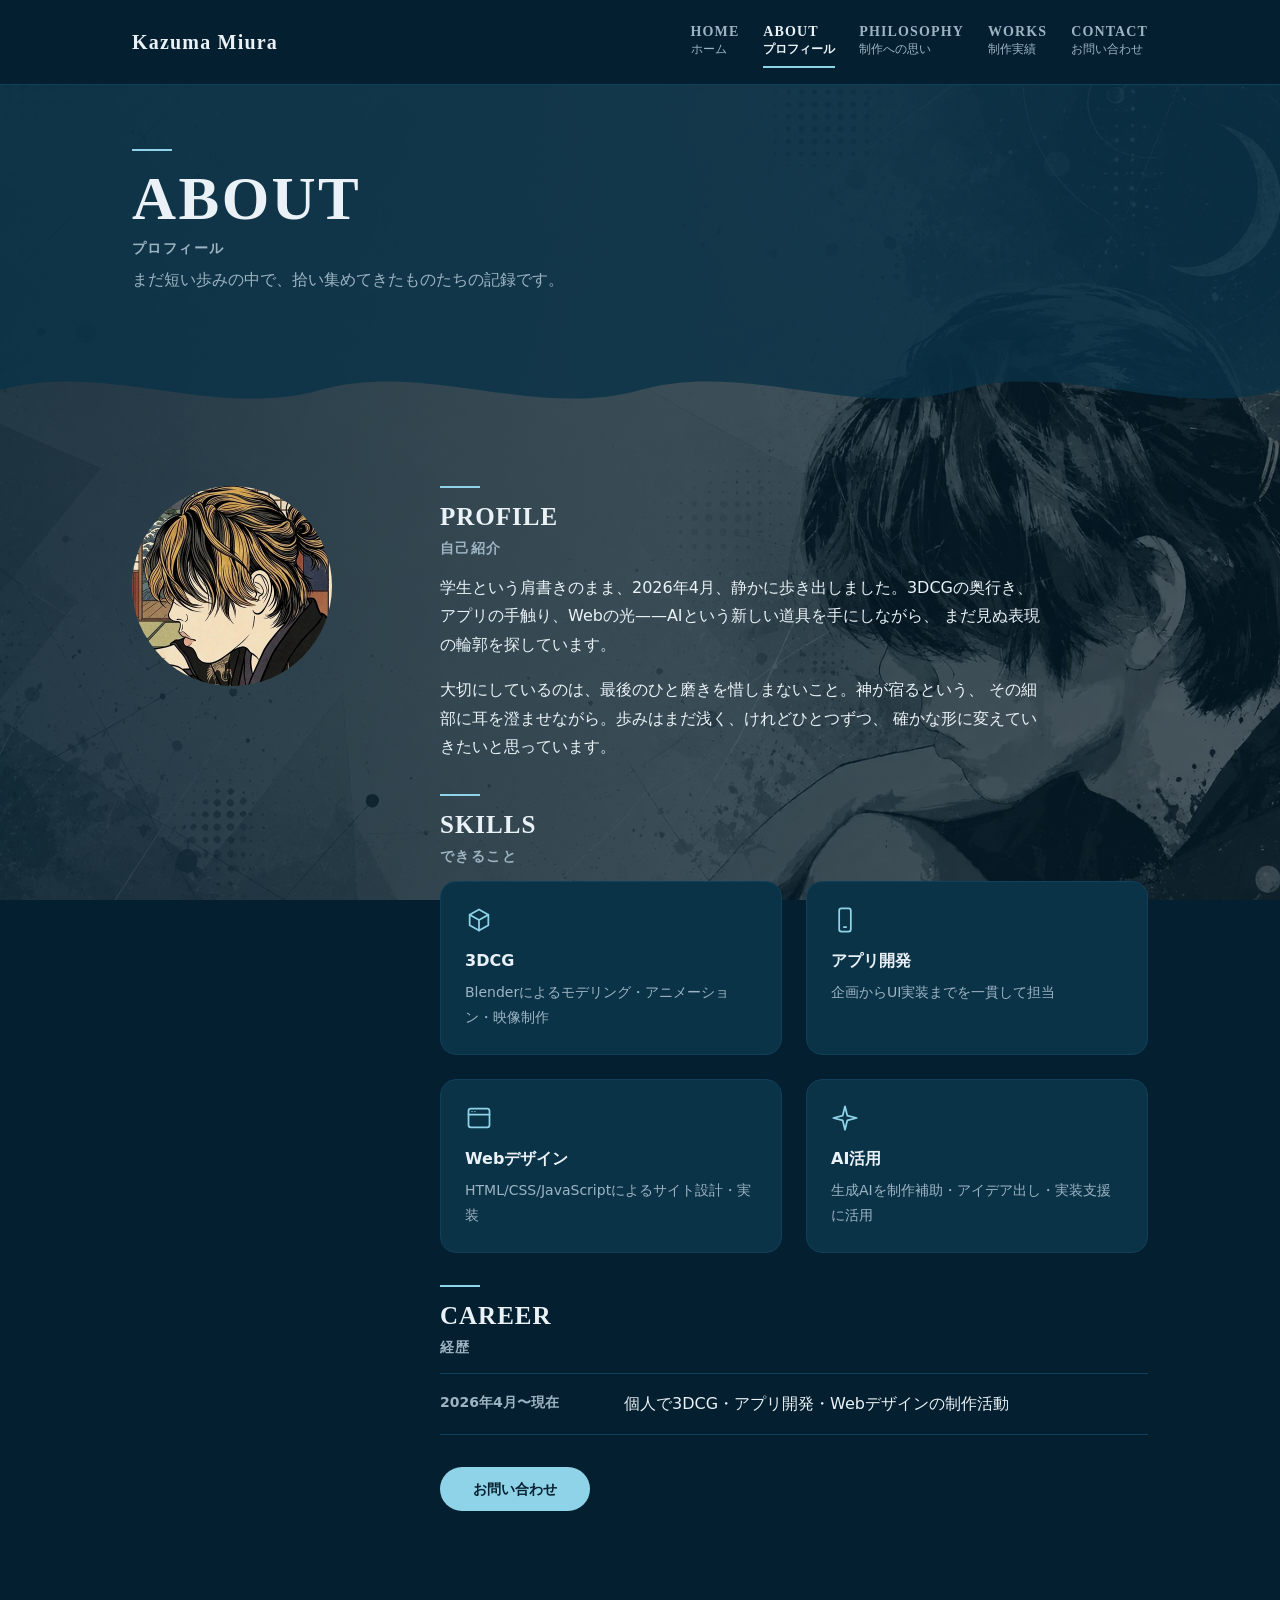
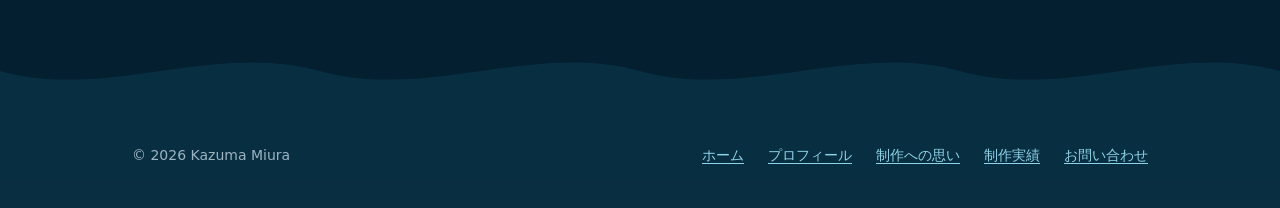
==== commit 690a841a: "モバイルの窮屈さを解消するため余白を拡大し、SKILLS/PHILOSOPHYを図解化 .wrapのモバイル余白を8ptスケール内で一段引き上げ、aboutのSKILLSをアイコン付き グリッドに、p" ====
--- a/about.html
+++ b/about.html
@@ -5,7 +5,14 @@
   <meta name="viewport" content="width=device-width, initial-scale=1">
   <meta name="color-scheme" content="dark">
   <title>Kazuma Miura | プロフィール</title>
-  <meta name="description" content="ここにプロフィールページの説明文が入ります。">
+  <meta name="description" content="3DCG・アプリ開発・Webデザインを横断しながら制作を続ける学生クリエイター、Kazuma Miuraのプロフィールと経歴です。">
+  <link rel="icon" type="image/svg+xml" href="assets/img/favicon.svg">
+  <meta property="og:type" content="website">
+  <meta property="og:title" content="Kazuma Miura | プロフィール">
+  <meta property="og:description" content="3DCG・アプリ開発・Webデザインを横断しながら制作を続ける学生クリエイター、Kazuma Miuraのプロフィールと経歴です。">
+  <meta property="og:image" content="https://kazuyan38.github.io/portfolio/assets/img/bg-yugen.webp">
+  <meta property="og:url" content="https://kazuyan38.github.io/portfolio/about.html">
+  <meta name="twitter:card" content="summary_large_image">
   <link rel="stylesheet" href="assets/css/style.css">
 </head>
 <body>
@@ -101,24 +108,41 @@
               <span class="section-title__en">SKILLS</span>
               <span class="section-title__ja">できること</span>
             </h2>
-            <dl class="def-list">
-              <div class="def-list__row">
-                <dt class="def-list__term">3DCG</dt>
-                <dd class="def-list__desc">Blenderによるモデリング・アニメーション・映像制作</dd>
-              </div>
-              <div class="def-list__row">
-                <dt class="def-list__term">アプリ開発</dt>
-                <dd class="def-list__desc">企画からUI実装までを一貫して担当</dd>
-              </div>
-              <div class="def-list__row">
-                <dt class="def-list__term">Webデザイン</dt>
-                <dd class="def-list__desc">HTML/CSS/JavaScriptによるサイト設計・実装</dd>
-              </div>
-              <div class="def-list__row">
-                <dt class="def-list__term">AI活用</dt>
-                <dd class="def-list__desc">生成AIを制作補助・アイデア出し・実装支援に活用</dd>
-              </div>
-            </dl>
+            <ul class="skill-grid">
+              <li class="skill-card">
+                <svg class="skill-card__icon" viewBox="0 0 24 24" aria-hidden="true" focusable="false">
+                  <path d="M12 3 L20 7.5 L20 16.5 L12 21 L4 16.5 L4 7.5 Z" />
+                  <path d="M12 12 L20 7.5 M12 12 L4 7.5 M12 12 L12 21" />
+                </svg>
+                <h3 class="skill-card__title">3DCG</h3>
+                <p class="skill-card__desc">Blenderによるモデリング・アニメーション・映像制作</p>
+              </li>
+              <li class="skill-card">
+                <svg class="skill-card__icon" viewBox="0 0 24 24" aria-hidden="true" focusable="false">
+                  <rect x="7" y="2" width="10" height="20" rx="2" />
+                  <line x1="11" y1="18" x2="13" y2="18" />
+                </svg>
+                <h3 class="skill-card__title">アプリ開発</h3>
+                <p class="skill-card__desc">企画からUI実装までを一貫して担当</p>
+              </li>
+              <li class="skill-card">
+                <svg class="skill-card__icon" viewBox="0 0 24 24" aria-hidden="true" focusable="false">
+                  <rect x="3" y="4" width="18" height="16" rx="2" />
+                  <line x1="3" y1="9" x2="21" y2="9" />
+                  <circle cx="6" cy="6.5" r="0.6" fill="currentColor" stroke="none" />
+                  <circle cx="8.5" cy="6.5" r="0.6" fill="currentColor" stroke="none" />
+                </svg>
+                <h3 class="skill-card__title">Webデザイン</h3>
+                <p class="skill-card__desc">HTML/CSS/JavaScriptによるサイト設計・実装</p>
+              </li>
+              <li class="skill-card">
+                <svg class="skill-card__icon" viewBox="0 0 24 24" aria-hidden="true" focusable="false">
+                  <path d="M12 2 L14 10 L22 12 L14 14 L12 22 L10 14 L2 12 L10 10 Z" stroke-linejoin="round" />
+                </svg>
+                <h3 class="skill-card__title">AI活用</h3>
+                <p class="skill-card__desc">生成AIを制作補助・アイデア出し・実装支援に活用</p>
+              </li>
+            </ul>
           </div>
 
           <div class="flow mt-5" data-reveal>
--- a/assets/css/style.css
+++ b/assets/css/style.css
@@ -218,7 +218,7 @@
   width: 100%;
   max-width: var(--wrap);
   margin-inline: auto;
-  padding-inline: var(--sp-3);
+  padding-inline: var(--sp-4);
 }
 
 .section {
@@ -259,7 +259,7 @@
 
 @media (min-width: 600px) {
   .wrap {
-    padding-inline: var(--sp-4);
+    padding-inline: var(--sp-5);
   }
 
   .section {
@@ -714,6 +714,51 @@
   }
 }
 
+/* --- Skill grid（SKILLS を図版グリッド化） ---
+   縦積みの定義リストは文字だけの帯が続いてモバイルで窮屈に見えるため、
+   アイコン付きの 2 列カードに組み替えた。work-card と離れた位置にあるため
+   30% サーフェス予算を圧迫しない（DESIGN.md 2章に追記） */
+.skill-grid {
+  display: grid;
+  grid-template-columns: repeat(2, 1fr);
+  gap: var(--sp-3);
+}
+
+.skill-card {
+  padding: var(--sp-4);
+  border: 1px solid var(--c-border);
+  border-radius: var(--radius-lg);
+  background-color: var(--c-surface);
+}
+
+.skill-card__icon {
+  width: 28px;
+  height: 28px;
+  color: var(--c-accent);
+  fill: none;
+  stroke: currentColor;
+  stroke-width: 1.5;
+  stroke-linecap: round;
+  stroke-linejoin: round;
+}
+
+.skill-card__title {
+  margin-top: var(--sp-3);
+  font-size: var(--fs-base);
+}
+
+.skill-card__desc {
+  margin-top: var(--sp-2);
+  color: var(--c-text-muted);
+  font-size: var(--fs-sm);
+}
+
+@media (min-width: 600px) {
+  .skill-grid {
+    gap: var(--sp-4);
+  }
+}
+
 /* --- Contact --- */
 .contact-list__row {
   display: grid;
@@ -851,7 +896,9 @@
 
 /* --- Credo（制作への思い） --- */
 /* 常に 1 カラムで縦に積む。横並びにしないのは、指針を上から順に読ませたいのと、
-   3 カラムだと右列が画面右 1/3（月と暗部）に落ちるため（DESIGN.md 2章） */
+   3 カラムだと右列が画面右 1/3（月と暗部）に落ちるため（DESIGN.md 2章）。
+   番号を丸バッジにして縦の接続線でつなぐ「ステップ図」化は、モバイルで
+   文字だけの帯が続いて窮屈に見えるとの判断から追加した（DESIGN.md 2章に追記） */
 .credo-list {
   /* 近接バンドを 1 段跨いで sp-6（本来はセクション間の距離）。
      3 つは独立した指針で、1 つずつ区切って読ませたいため（DESIGN.md 4章） */
@@ -860,46 +907,62 @@
 }
 
 /* カードにしない: work-card と並ぶと面が増えて 30% が膨らむため、
-   区切りは上の 1px ヘアラインのみに引く（DESIGN.md 1章「迷ったら引く」）。
-   border-top ではなく ::before なのは、transform で左から引くため
-   （border-width は transform で伸ばせない） */
-.credo::before {
+   区切りはバッジ＋接続線のみに引く（DESIGN.md 1章「迷ったら引く」） */
+.credo {
+  position: relative;
+  padding-left: calc(var(--sp-6) + var(--sp-3));
+}
+
+/* 接続線。::before なのは、transform で上から下へ伸ばすため
+   （border-width は transform で伸ばせない）。最後の指針の下には引かない */
+.credo:not(:last-child)::before {
   content: "";
-  display: block;
-  height: 1px;
-  margin-bottom: var(--sp-3);
+  position: absolute;
+  left: calc(var(--sp-6) / 2 - 0.5px);
+  top: var(--sp-6);
+  bottom: calc(-1 * var(--sp-6));
+  width: 1px;
   background-color: var(--c-border);
-  transform-origin: left center;
-}
-
-/* 上から順に「線を引いて開く」動き。JS 無効・IntersectionObserver 非対応・
-   reduced-motion では属性が付かず、線は最初から引かれた状態になる */
+  transform-origin: top center;
+}
+
+/* 上から順に「線が伸びて次の指針へつながる」動き。JS 無効・IntersectionObserver
+   非対応・reduced-motion では属性が付かず、線は最初から伸びた状態になる */
 html[data-js-reveal] .credo[data-reveal-item]::before {
-  transform: scaleX(0);
+  transform: scaleY(0);
   transition: transform var(--dur-enter) var(--ease-out);
   /* --reveal-i は .credo に載るのでカスタムプロパティの継承で届く */
   transition-delay: calc(var(--dur-stagger) * var(--reveal-i, 0));
 }
 
 html[data-js-reveal] .credo[data-reveal-item].is-revealed::before {
-  transform: scaleX(1);
+  transform: scaleY(1);
 }
 
 /* 番号は意味の順序を持たない装飾（HTML 側で aria-hidden）。
-   EN アイデンティティ書体で section-title__en と層を揃える */
+   丸バッジのボーダー・文字はアクセント。3 つ分の輪郭線は面積として無視できる
+   小要素の範囲内（DESIGN.md 2章「アクセントで面を塗らない」） */
 .credo__num {
-  display: block;
+  position: absolute;
+  left: 0;
+  top: 0;
+  display: flex;
+  align-items: center;
+  justify-content: center;
+  width: var(--sp-6);
+  height: var(--sp-6);
+  border: 1px solid var(--c-accent);
+  border-radius: 50%;
+  background-color: var(--c-bg);
   color: var(--c-accent);
   font-family: var(--font-display-en);
   font-size: var(--fs-sm);
   font-weight: 700;
-  letter-spacing: 0.2em;
-  line-height: 1.2;
+  line-height: 1;
 }
 
 .credo__title {
   /* --fs-lg は明朝の下限（--fs-xl）未満なのでゴシックのまま（DESIGN.md 3章） */
-  margin-top: var(--sp-2);   /* 番号と見出しは密結合 */
   font-size: var(--fs-lg);
 }
 
